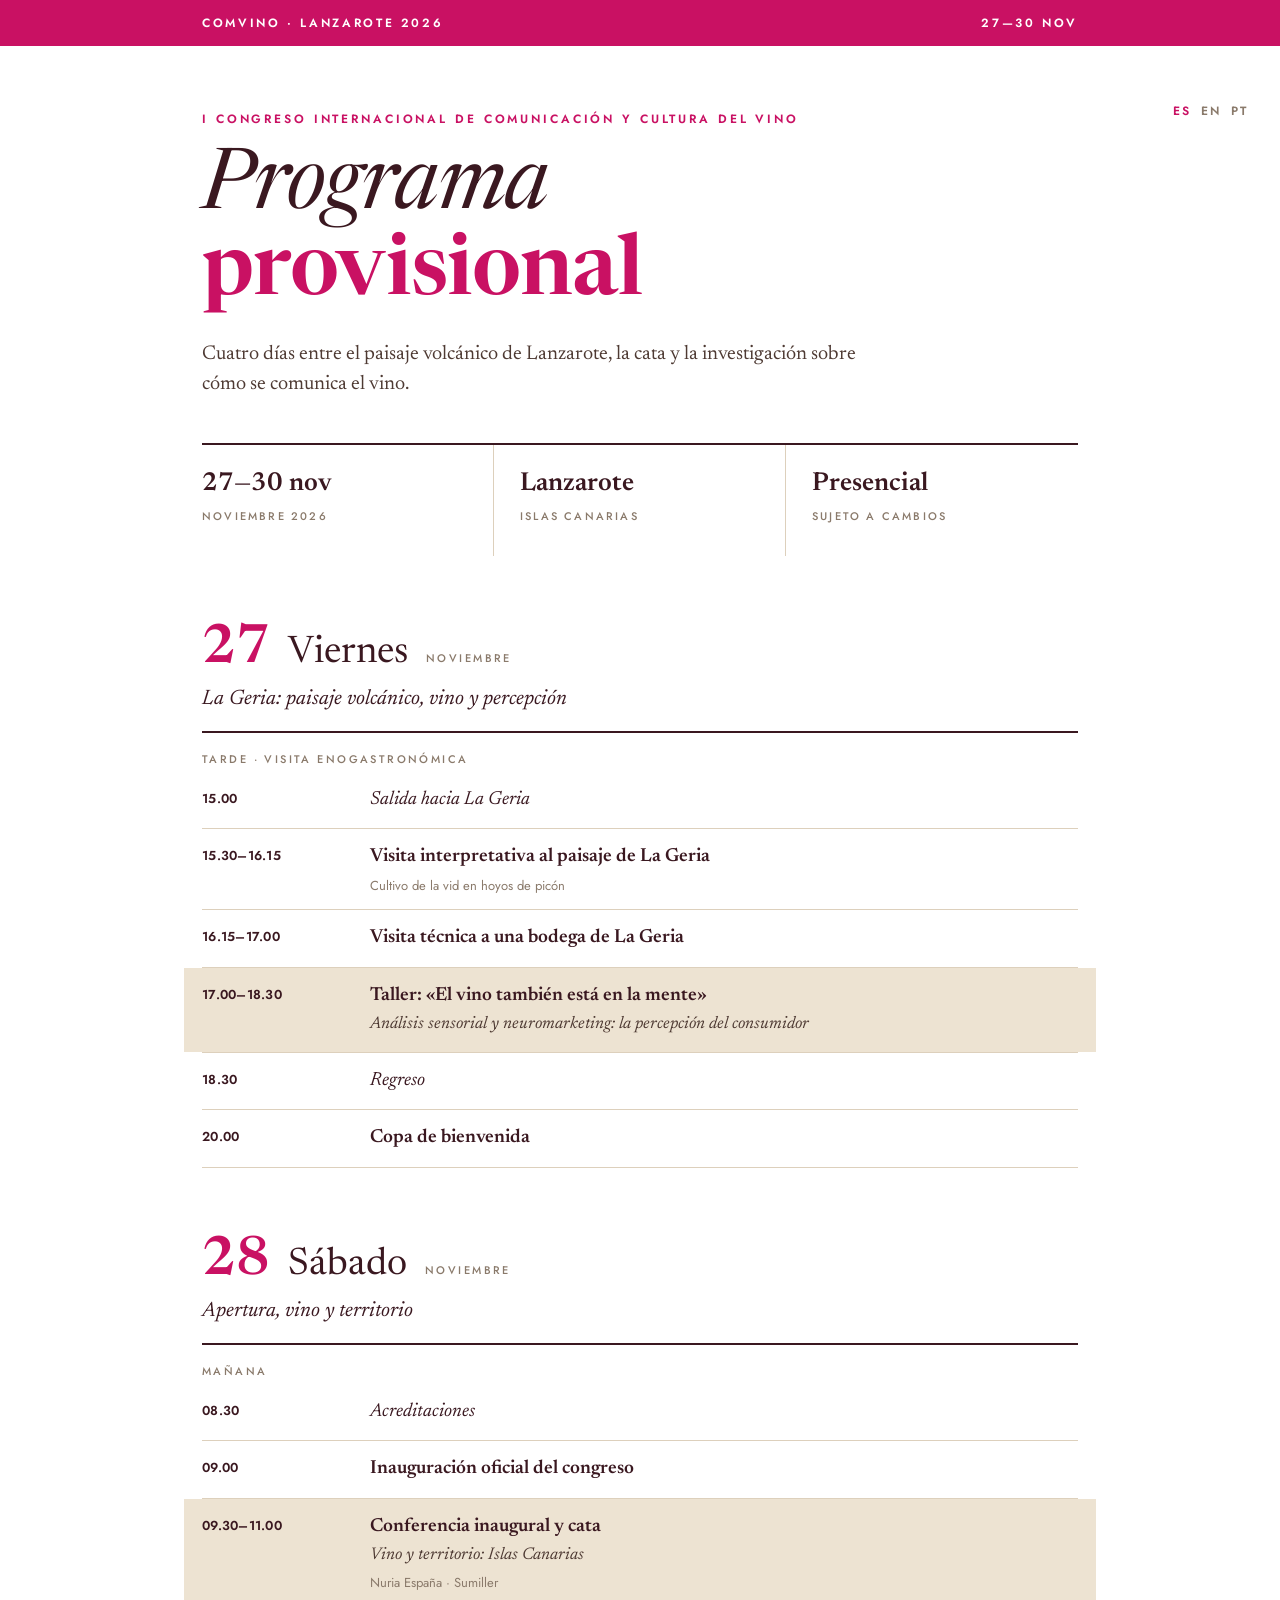
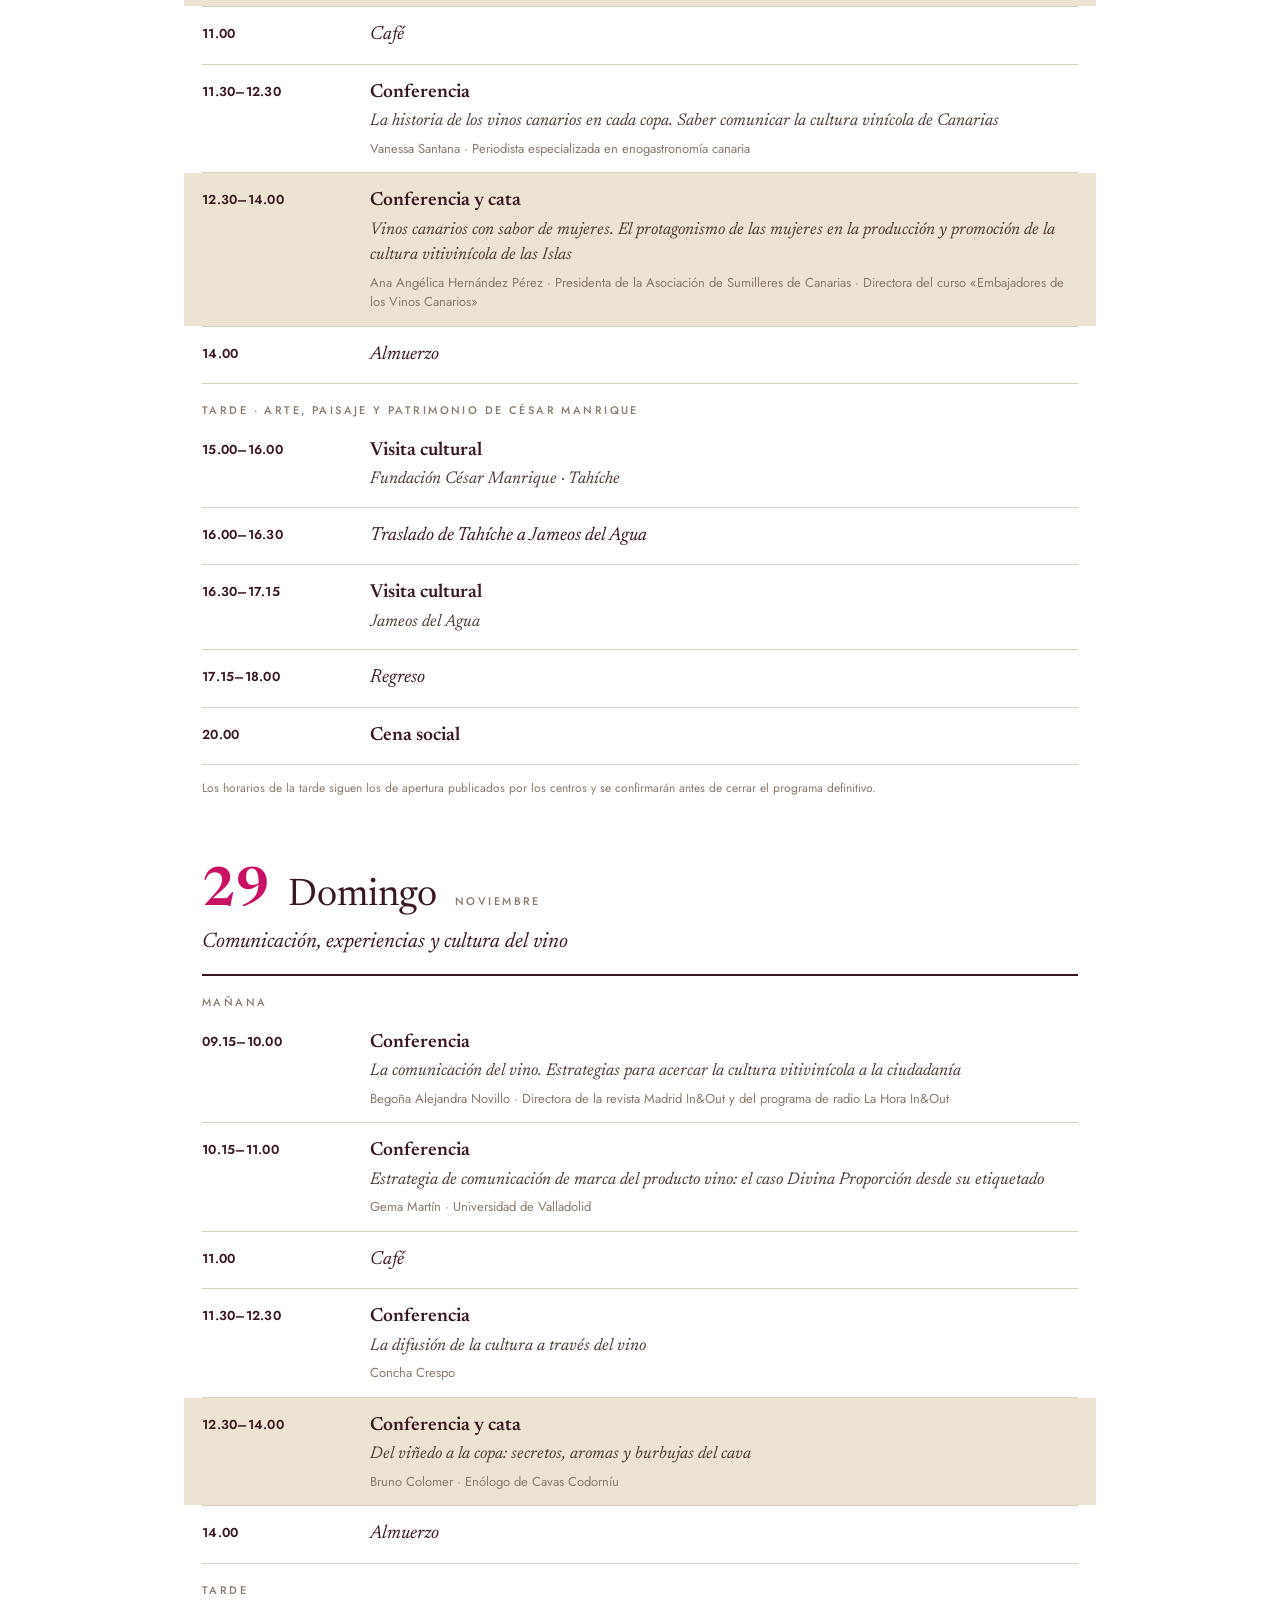
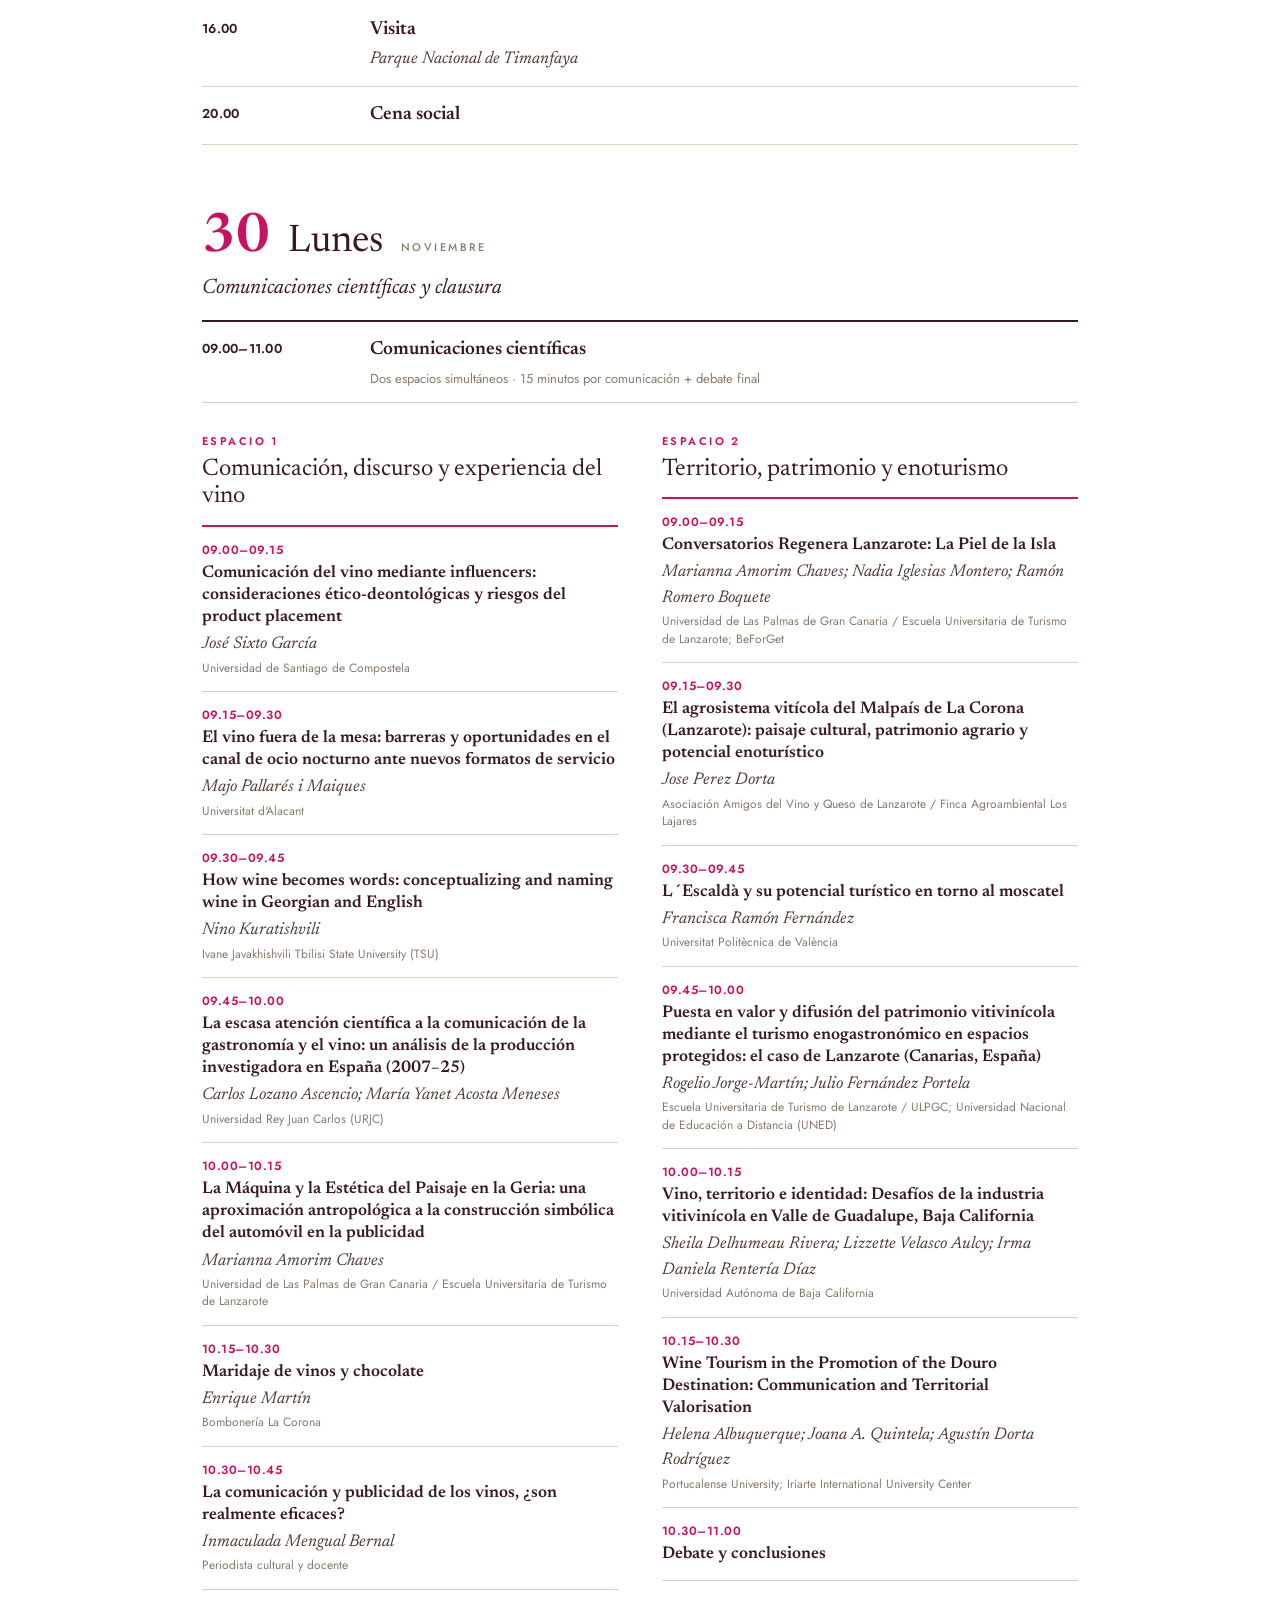
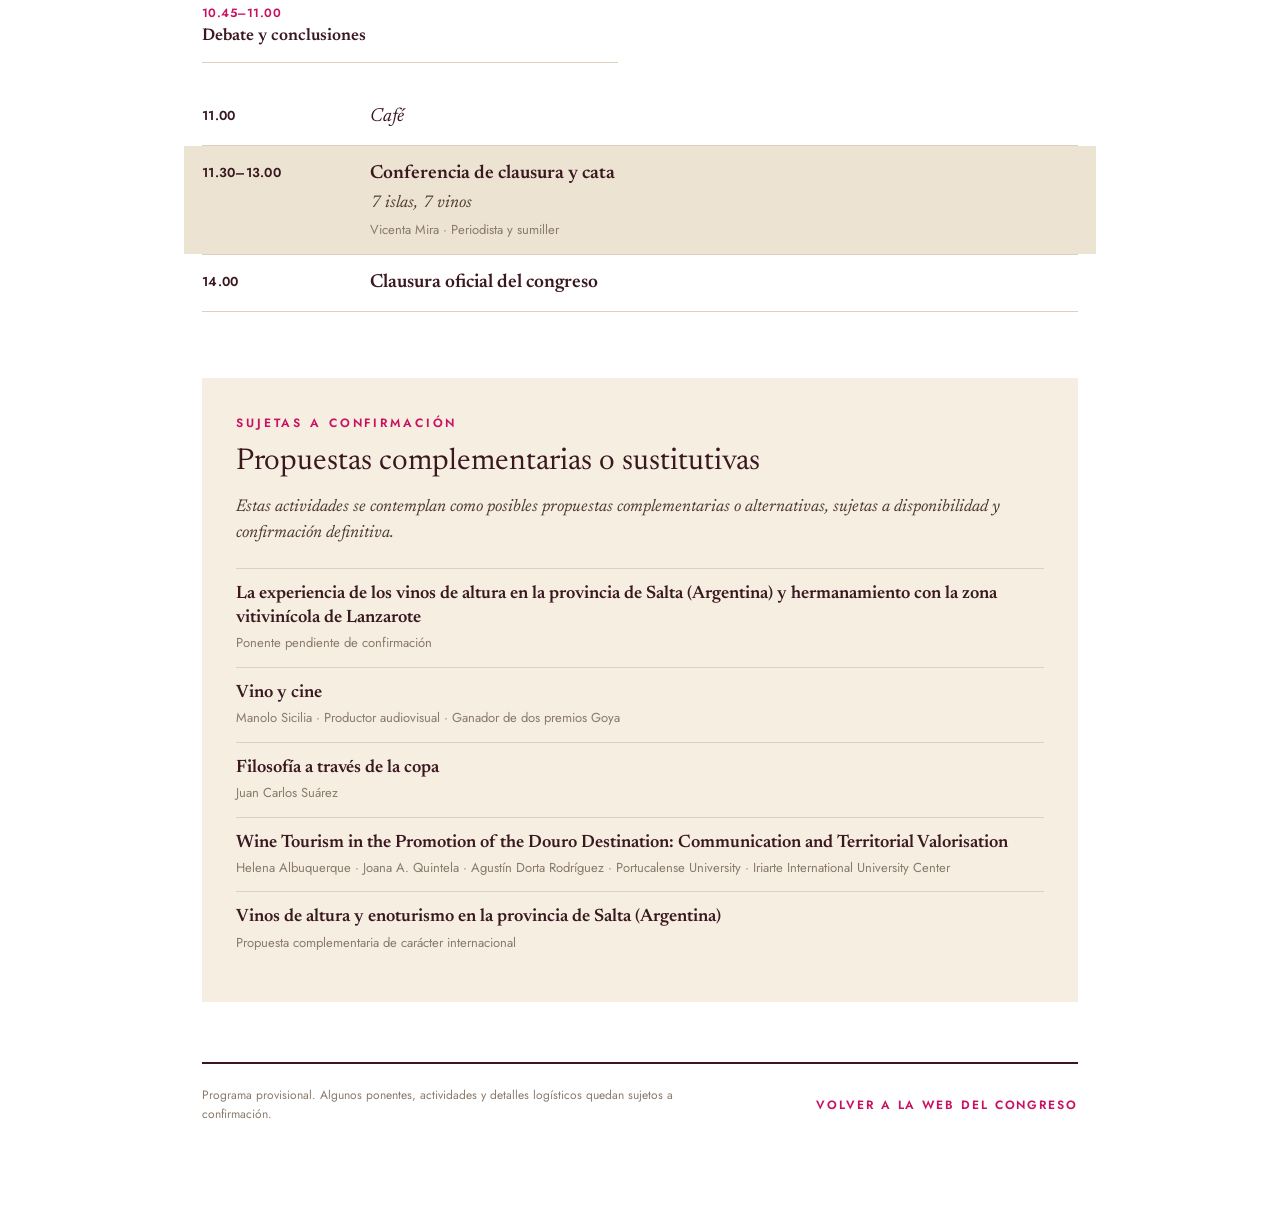
==== programa.html @ 4dee3b02 "Página del programa provisional y recorrido de los cuatro días actualizado Co-Authored-By: Claude Op" ====
<!DOCTYPE html>
<html lang="es">
<head>
<meta charset="utf-8">
<meta name="viewport" content="width=device-width,initial-scale=1">
<title>Programa provisional · ComVino 2026 · Lanzarote</title>
<meta name="description" content="Programa provisional del I Congreso Internacional de Comunicación y Cultura del Vino. Lanzarote, 27–30 de noviembre de 2026.">
<link rel="icon" type="image/png" sizes="32x32" href="favicon-32.png">
<link rel="icon" type="image/png" sizes="512x512" href="favicon-512.png">
<link rel="apple-touch-icon" sizes="180x180" href="favicon-180.png">
<link rel="stylesheet" href="assets/fuentes/fuentes.css">
<style>
:root{
  --mg:#c91163;--mg2:#a50d51;--wine:#4a0e18;--ink:#3a1820;--body:#4e3a33;
  --mut:#8a7a6b;--line:#ddd0bc;--cr:#f5eee1;--cr2:#ede3d2;--cr3:#e6dac6;
  --serif:'Newsreader',Georgia,serif;--sans:'Jost','Helvetica Neue',Arial,sans-serif;
}
*{margin:0;padding:0;box-sizing:border-box}
body{background:#fff;color:var(--body);font-family:var(--serif);font-size:17px;line-height:1.5;-webkit-font-smoothing:antialiased}
.wrap{max-width:940px;margin:0 auto;padding:0 32px}

/* Cabecera */
.bar{background:var(--mg);color:#fff;font-family:var(--sans);font-size:12px;font-weight:600;letter-spacing:.22em;text-transform:uppercase}
.bar .wrap{display:flex;justify-content:space-between;gap:16px;padding-top:14px;padding-bottom:14px}
.langs{position:absolute;top:56px;right:32px;display:flex;gap:10px;font-family:var(--sans);font-size:12px;font-weight:600;letter-spacing:.16em}
.langs a{color:var(--mut);text-decoration:none}
.langs a.on{color:var(--mg)}
.top{position:relative;padding:64px 0 0}
.eyebrow{font-family:var(--sans);font-size:12px;font-weight:600;letter-spacing:.24em;text-transform:uppercase;color:var(--mg)}
h1{font-size:clamp(46px,8vw,84px);line-height:1.02;color:var(--ink);font-weight:500;margin-top:18px;letter-spacing:-.01em}
h1 em{display:block;font-style:italic;font-weight:400}
h1 b{display:block;color:var(--mg);font-weight:600;font-style:normal}
.lead{font-size:20px;max-width:34em;margin-top:22px;color:var(--body)}
.meta{display:grid;grid-template-columns:repeat(3,1fr);border-top:2px solid var(--ink);margin-top:44px}
.meta div{padding:20px 0 26px;border-right:1px solid var(--line)}
.meta div+div{padding-left:26px}
.meta div:last-child{border-right:0}
.meta strong{display:block;font-size:26px;color:var(--ink);font-weight:600}
.meta span{font-family:var(--sans);font-size:11px;font-weight:500;letter-spacing:.2em;text-transform:uppercase;color:var(--mut)}

/* Días */
.day{margin-top:66px;break-inside:avoid}
.day header{display:flex;align-items:baseline;gap:18px;flex-wrap:wrap}
.day .num{font-size:54px;color:var(--mg);font-weight:600;line-height:1}
.day h2{font-size:38px;color:var(--ink);font-weight:500;line-height:1}
.day .mes{font-family:var(--sans);font-size:11px;font-weight:500;letter-spacing:.22em;text-transform:uppercase;color:var(--mut)}
.day .sub{font-style:italic;font-size:21px;color:var(--ink);margin-top:8px}
.day .rule{border-top:2px solid var(--ink);margin-top:16px}
.moment{font-family:var(--sans);font-size:11px;font-weight:500;letter-spacing:.22em;text-transform:uppercase;color:var(--mut);padding:18px 0 4px}
.row{display:grid;grid-template-columns:150px 1fr;gap:18px;padding:14px 0;border-bottom:1px solid var(--line)}
.row .h{font-family:var(--sans);font-size:13px;font-weight:600;color:var(--ink);letter-spacing:.02em;padding-top:3px}
.row .t{font-size:19px;font-weight:600;color:var(--ink)}
.row .t.soft{font-weight:400;font-style:italic}
.row .d{font-style:italic;color:var(--body);margin-top:2px}
.row .q{font-family:var(--sans);font-size:13px;color:var(--mut);margin-top:4px}
.row.mark{background:var(--cr2);border-bottom:0;padding-left:18px;padding-right:18px;margin-left:-18px;margin-right:-18px}
.row.mark+.row{border-top:1px solid var(--line)}
.nota{font-family:var(--sans);font-size:12px;color:var(--mut);margin-top:14px;line-height:1.6}

/* Comunicaciones en dos espacios */
.tracks{display:grid;grid-template-columns:1fr 1fr;gap:44px;margin-top:30px}
.track h3{font-size:24px;color:var(--ink);font-weight:500;line-height:1.15;margin-top:6px}
.track .rule{border-top:2px solid var(--mg);margin-top:14px}
.track .eyebrow{font-size:11px;letter-spacing:.22em}
.paper{padding:14px 0;border-bottom:1px solid var(--line)}
.paper .h{font-family:var(--sans);font-size:12px;font-weight:600;color:var(--mg);letter-spacing:.04em}
.paper .t{font-size:17px;font-weight:600;color:var(--ink);margin-top:4px;line-height:1.3}
.paper .a{font-style:italic;margin-top:3px}
.paper .q{font-family:var(--sans);font-size:12px;color:var(--mut);margin-top:2px;line-height:1.45}

/* Propuestas complementarias */
.extra{margin-top:66px;background:var(--cr);padding:36px 34px;break-inside:avoid}
.extra h2{font-size:30px;color:var(--ink);font-weight:500;margin-top:8px}
.extra .intro{font-style:italic;margin-top:10px;max-width:46em}
.extra ul{list-style:none;margin-top:22px}
.extra li{padding:14px 0;border-top:1px solid var(--line)}
.extra li .t{font-size:18px;font-weight:600;color:var(--ink);line-height:1.3}
.extra li .q{font-family:var(--sans);font-size:13px;color:var(--mut);margin-top:3px}

/* Pie */
footer{margin:60px 0 80px;padding-top:22px;border-top:2px solid var(--ink);display:flex;justify-content:space-between;gap:20px;flex-wrap:wrap;align-items:center}
footer p{font-family:var(--sans);font-size:12px;color:var(--mut);max-width:44em;line-height:1.6}
footer a{font-family:var(--sans);font-size:12px;font-weight:600;letter-spacing:.16em;text-transform:uppercase;color:var(--mg);text-decoration:none;white-space:nowrap}

@media (max-width:820px){
  .wrap{padding:0 20px}
  .langs{right:20px}
  .meta{grid-template-columns:1fr;border-top:2px solid var(--ink)}
  .meta div{border-right:0;border-bottom:1px solid var(--line);padding:14px 0}
  .meta div+div{padding-left:0}
  .row{grid-template-columns:1fr;gap:4px}
  .tracks{grid-template-columns:1fr;gap:30px}
  .day h2{font-size:30px}
  .extra{padding:26px 20px}
}
@media print{
  .langs,footer a{display:none}
  body{font-size:11pt}
  .day,.extra,.tracks{break-inside:avoid}
  .bar{-webkit-print-color-adjust:exact;print-color-adjust:exact}
}
</style>
</head>
<body data-pagina="programa">

<div class="bar"><div class="wrap"><span>ComVino · Lanzarote 2026</span><span>27—30 nov</span></div></div>

<div class="top"><div class="wrap">
  <div class="langs"><a class="on" href="#">ES</a><a href="#">EN</a><a href="#">PT</a></div>
  <p class="eyebrow">I Congreso Internacional de Comunicación y Cultura del Vino</p>
  <h1><em>Programa</em><b>provisional</b></h1>
  <p class="lead">Cuatro días entre el paisaje volcánico de Lanzarote, la cata y la investigación sobre cómo se comunica el vino.</p>
  <div class="meta">
    <div><strong>27—30 nov</strong><span>Noviembre 2026</span></div>
    <div><strong>Lanzarote</strong><span>Islas Canarias</span></div>
    <div><strong>Presencial</strong><span>Sujeto a cambios</span></div>
  </div>
</div></div>

<div class="wrap">

  <section class="day">
    <header><span class="num">27</span><h2>Viernes</h2><span class="mes">Noviembre</span></header>
    <p class="sub">La Geria: paisaje volcánico, vino y percepción</p>
    <div class="rule"></div>
    <p class="moment">Tarde · Visita enogastronómica</p>
    <div class="row"><div class="h">15.00</div><div><div class="t soft">Salida hacia La Geria</div></div></div>
    <div class="row"><div class="h">15.30–16.15</div><div><div class="t">Visita interpretativa al paisaje de La Geria</div><div class="q">Cultivo de la vid en hoyos de picón</div></div></div>
    <div class="row"><div class="h">16.15–17.00</div><div><div class="t">Visita técnica a una bodega de La Geria</div></div></div>
    <div class="row mark"><div class="h">17.00–18.30</div><div><div class="t">Taller: «El vino también está en la mente»</div><div class="d">Análisis sensorial y neuromarketing: la percepción del consumidor</div></div></div>
    <div class="row"><div class="h">18.30</div><div><div class="t soft">Regreso</div></div></div>
    <div class="row"><div class="h">20.00</div><div><div class="t">Copa de bienvenida</div></div></div>
  </section>

  <section class="day">
    <header><span class="num">28</span><h2>Sábado</h2><span class="mes">Noviembre</span></header>
    <p class="sub">Apertura, vino y territorio</p>
    <div class="rule"></div>
    <p class="moment">Mañana</p>
    <div class="row"><div class="h">08.30</div><div><div class="t soft">Acreditaciones</div></div></div>
    <div class="row"><div class="h">09.00</div><div><div class="t">Inauguración oficial del congreso</div></div></div>
    <div class="row mark"><div class="h">09.30–11.00</div><div><div class="t">Conferencia inaugural y cata</div><div class="d">Vino y territorio: Islas Canarias</div><div class="q">Nuria España · Sumiller</div></div></div>
    <div class="row"><div class="h">11.00</div><div><div class="t soft">Café</div></div></div>
    <div class="row"><div class="h">11.30–12.30</div><div><div class="t">Conferencia</div><div class="d">La historia de los vinos canarios en cada copa. Saber comunicar la cultura vinícola de Canarias</div><div class="q">Vanessa Santana · Periodista especializada en enogastronomía canaria</div></div></div>
    <div class="row mark"><div class="h">12.30–14.00</div><div><div class="t">Conferencia y cata</div><div class="d">Vinos canarios con sabor de mujeres. El protagonismo de las mujeres en la producción y promoción de la cultura vitivinícola de las Islas</div><div class="q">Ana Angélica Hernández Pérez · Presidenta de la Asociación de Sumilleres de Canarias · Directora del curso «Embajadores de los Vinos Canarios»</div></div></div>
    <div class="row"><div class="h">14.00</div><div><div class="t soft">Almuerzo</div></div></div>
    <p class="moment">Tarde · Arte, paisaje y patrimonio de César Manrique</p>
    <div class="row"><div class="h">15.00–16.00</div><div><div class="t">Visita cultural</div><div class="d">Fundación César Manrique · Tahíche</div></div></div>
    <div class="row"><div class="h">16.00–16.30</div><div><div class="t soft">Traslado de Tahíche a Jameos del Agua</div></div></div>
    <div class="row"><div class="h">16.30–17.15</div><div><div class="t">Visita cultural</div><div class="d">Jameos del Agua</div></div></div>
    <div class="row"><div class="h">17.15–18.00</div><div><div class="t soft">Regreso</div></div></div>
    <div class="row"><div class="h">20.00</div><div><div class="t">Cena social</div></div></div>
    <p class="nota">Los horarios de la tarde siguen los de apertura publicados por los centros y se confirmarán antes de cerrar el programa definitivo.</p>
  </section>

  <section class="day">
    <header><span class="num">29</span><h2>Domingo</h2><span class="mes">Noviembre</span></header>
    <p class="sub">Comunicación, experiencias y cultura del vino</p>
    <div class="rule"></div>
    <p class="moment">Mañana</p>
    <div class="row"><div class="h">09.15–10.00</div><div><div class="t">Conferencia</div><div class="d">La comunicación del vino. Estrategias para acercar la cultura vitivinícola a la ciudadanía</div><div class="q">Begoña Alejandra Novillo · Directora de la revista Madrid In&amp;Out y del programa de radio La Hora In&amp;Out</div></div></div>
    <div class="row"><div class="h">10.15–11.00</div><div><div class="t">Conferencia</div><div class="d">Estrategia de comunicación de marca del producto vino: el caso Divina Proporción desde su etiquetado</div><div class="q">Gema Martín · Universidad de Valladolid</div></div></div>
    <div class="row"><div class="h">11.00</div><div><div class="t soft">Café</div></div></div>
    <div class="row"><div class="h">11.30–12.30</div><div><div class="t">Conferencia</div><div class="d">La difusión de la cultura a través del vino</div><div class="q">Concha Crespo</div></div></div>
    <div class="row mark"><div class="h">12.30–14.00</div><div><div class="t">Conferencia y cata</div><div class="d">Del viñedo a la copa: secretos, aromas y burbujas del cava</div><div class="q">Bruno Colomer · Enólogo de Cavas Codorníu</div></div></div>
    <div class="row"><div class="h">14.00</div><div><div class="t soft">Almuerzo</div></div></div>
    <p class="moment">Tarde</p>
    <div class="row"><div class="h">16.00</div><div><div class="t">Visita</div><div class="d">Parque Nacional de Timanfaya</div></div></div>
    <div class="row"><div class="h">20.00</div><div><div class="t">Cena social</div></div></div>
  </section>

  <section class="day">
    <header><span class="num">30</span><h2>Lunes</h2><span class="mes">Noviembre</span></header>
    <p class="sub">Comunicaciones científicas y clausura</p>
    <div class="rule"></div>
    <div class="row"><div class="h">09.00–11.00</div><div><div class="t">Comunicaciones científicas</div><div class="q">Dos espacios simultáneos · 15 minutos por comunicación + debate final</div></div></div>

    <div class="tracks">
      <div class="track">
        <p class="eyebrow">Espacio 1</p>
        <h3>Comunicación, discurso y experiencia del vino</h3>
        <div class="rule"></div>
        <div class="paper"><div class="h">09.00–09.15</div><div class="t">Comunicación del vino mediante influencers: consideraciones ético-deontológicas y riesgos del product placement</div><div class="a">José Sixto García</div><div class="q">Universidad de Santiago de Compostela</div></div>
        <div class="paper"><div class="h">09.15–09.30</div><div class="t">El vino fuera de la mesa: barreras y oportunidades en el canal de ocio nocturno ante nuevos formatos de servicio</div><div class="a">Majo Pallarés i Maiques</div><div class="q">Universitat d'Alacant</div></div>
        <div class="paper"><div class="h">09.30–09.45</div><div class="t">How wine becomes words: conceptualizing and naming wine in Georgian and English</div><div class="a">Nino Kuratishvili</div><div class="q">Ivane Javakhishvili Tbilisi State University (TSU)</div></div>
        <div class="paper"><div class="h">09.45–10.00</div><div class="t">La escasa atención científica a la comunicación de la gastronomía y el vino: un análisis de la producción investigadora en España (2007–25)</div><div class="a">Carlos Lozano Ascencio; María Yanet Acosta Meneses</div><div class="q">Universidad Rey Juan Carlos (URJC)</div></div>
        <div class="paper"><div class="h">10.00–10.15</div><div class="t">La Máquina y la Estética del Paisaje en la Geria: una aproximación antropológica a la construcción simbólica del automóvil en la publicidad</div><div class="a">Marianna Amorim Chaves</div><div class="q">Universidad de Las Palmas de Gran Canaria / Escuela Universitaria de Turismo de Lanzarote</div></div>
        <div class="paper"><div class="h">10.15–10.30</div><div class="t">Maridaje de vinos y chocolate</div><div class="a">Enrique Martín</div><div class="q">Bombonería La Corona</div></div>
        <div class="paper"><div class="h">10.30–10.45</div><div class="t">La comunicación y publicidad de los vinos, ¿son realmente eficaces?</div><div class="a">Inmaculada Mengual Bernal</div><div class="q">Periodista cultural y docente</div></div>
        <div class="paper"><div class="h">10.45–11.00</div><div class="t">Debate y conclusiones</div></div>
      </div>

      <div class="track">
        <p class="eyebrow">Espacio 2</p>
        <h3>Territorio, patrimonio y enoturismo</h3>
        <div class="rule"></div>
        <div class="paper"><div class="h">09.00–09.15</div><div class="t">Conversatorios Regenera Lanzarote: La Piel de la Isla</div><div class="a">Marianna Amorim Chaves; Nadia Iglesias Montero; Ramón Romero Boquete</div><div class="q">Universidad de Las Palmas de Gran Canaria / Escuela Universitaria de Turismo de Lanzarote; BeForGet</div></div>
        <div class="paper"><div class="h">09.15–09.30</div><div class="t">El agrosistema vitícola del Malpaís de La Corona (Lanzarote): paisaje cultural, patrimonio agrario y potencial enoturístico</div><div class="a">Jose Perez Dorta</div><div class="q">Asociación Amigos del Vino y Queso de Lanzarote / Finca Agroambiental Los Lajares</div></div>
        <div class="paper"><div class="h">09.30–09.45</div><div class="t">L´Escaldà y su potencial turístico en torno al moscatel</div><div class="a">Francisca Ramón Fernández</div><div class="q">Universitat Politècnica de València</div></div>
        <div class="paper"><div class="h">09.45–10.00</div><div class="t">Puesta en valor y difusión del patrimonio vitivinícola mediante el turismo enogastronómico en espacios protegidos: el caso de Lanzarote (Canarias, España)</div><div class="a">Rogelio Jorge-Martín; Julio Fernández Portela</div><div class="q">Escuela Universitaria de Turismo de Lanzarote / ULPGC; Universidad Nacional de Educación a Distancia (UNED)</div></div>
        <div class="paper"><div class="h">10.00–10.15</div><div class="t">Vino, territorio e identidad: Desafíos de la industria vitivinícola en Valle de Guadalupe, Baja California</div><div class="a">Sheila Delhumeau Rivera; Lizzette Velasco Aulcy; Irma Daniela Rentería Díaz</div><div class="q">Universidad Autónoma de Baja California</div></div>
        <div class="paper"><div class="h">10.15–10.30</div><div class="t">Wine Tourism in the Promotion of the Douro Destination: Communication and Territorial Valorisation</div><div class="a">Helena Albuquerque; Joana A. Quintela; Agustín Dorta Rodríguez</div><div class="q">Portucalense University; Iriarte International University Center</div></div>
        <div class="paper"><div class="h">10.30–11.00</div><div class="t">Debate y conclusiones</div></div>
      </div>
    </div>

    <div class="row" style="margin-top:26px"><div class="h">11.00</div><div><div class="t soft">Café</div></div></div>
    <div class="row mark"><div class="h">11.30–13.00</div><div><div class="t">Conferencia de clausura y cata</div><div class="d">7 islas, 7 vinos</div><div class="q">Vicenta Mira · Periodista y sumiller</div></div></div>
    <div class="row"><div class="h">14.00</div><div><div class="t">Clausura oficial del congreso</div></div></div>
  </section>

  <section class="extra">
    <p class="eyebrow">Sujetas a confirmación</p>
    <h2>Propuestas complementarias o sustitutivas</h2>
    <p class="intro">Estas actividades se contemplan como posibles propuestas complementarias o alternativas, sujetas a disponibilidad y confirmación definitiva.</p>
    <ul>
      <li><div class="t">La experiencia de los vinos de altura en la provincia de Salta (Argentina) y hermanamiento con la zona vitivinícola de Lanzarote</div><div class="q">Ponente pendiente de confirmación</div></li>
      <li><div class="t">Vino y cine</div><div class="q">Manolo Sicilia · Productor audiovisual · Ganador de dos premios Goya</div></li>
      <li><div class="t">Filosofía a través de la copa</div><div class="q">Juan Carlos Suárez</div></li>
      <li><div class="t">Wine Tourism in the Promotion of the Douro Destination: Communication and Territorial Valorisation</div><div class="q">Helena Albuquerque · Joana A. Quintela · Agustín Dorta Rodríguez · Portucalense University · Iriarte International University Center</div></li>
      <li><div class="t">Vinos de altura y enoturismo en la provincia de Salta (Argentina)</div><div class="q">Propuesta complementaria de carácter internacional</div></li>
    </ul>
  </section>

  <footer>
    <p>Programa provisional. Algunos ponentes, actividades y detalles logísticos quedan sujetos a confirmación.</p>
    <a href="index.html">Volver a la web del congreso</a>
  </footer>

</div>

<script src="i18n.js"></script>
</body>
</html>
---- assets/fuentes/fuentes.css ----
/* Tipografías del diseño de ComVino, extraídas de la propia web para que la página del programa use las mismas. */
@font-face {
  font-family: 'Jost';
  font-style: normal;
  font-weight: 400;
  font-display: swap;
  src: url("8d1b34e9-d89e-407c-a1e8-607ed2f05bc8.woff2") format('woff2');
  unicode-range: U+0301, U+0400-045F, U+0490-0491, U+04B0-04B1, U+2116;
}
@font-face {
  font-family: 'Jost';
  font-style: normal;
  font-weight: 400;
  font-display: swap;
  src: url("be8d799d-5d56-435d-8b7e-1503c78350f9.woff2") format('woff2');
  unicode-range: U+0100-02BA, U+02BD-02C5, U+02C7-02CC, U+02CE-02D7, U+02DD-02FF, U+0304, U+0308, U+0329, U+1D00-1DBF, U+1E00-1E9F, U+1EF2-1EFF, U+2020, U+20A0-20AB, U+20AD-20C0, U+2113, U+2C60-2C7F, U+A720-A7FF;
}
@font-face {
  font-family: 'Jost';
  font-style: normal;
  font-weight: 400;
  font-display: swap;
  src: url("1c5adcbb-51e6-4229-9598-f3ca364f509f.woff2") format('woff2');
  unicode-range: U+0000-00FF, U+0131, U+0152-0153, U+02BB-02BC, U+02C6, U+02DA, U+02DC, U+0304, U+0308, U+0329, U+2000-206F, U+20AC, U+2122, U+2191, U+2193, U+2212, U+2215, U+FEFF, U+FFFD;
}
@font-face {
  font-family: 'Jost';
  font-style: normal;
  font-weight: 500;
  font-display: swap;
  src: url("8d1b34e9-d89e-407c-a1e8-607ed2f05bc8.woff2") format('woff2');
  unicode-range: U+0301, U+0400-045F, U+0490-0491, U+04B0-04B1, U+2116;
}
@font-face {
  font-family: 'Jost';
  font-style: normal;
  font-weight: 500;
  font-display: swap;
  src: url("be8d799d-5d56-435d-8b7e-1503c78350f9.woff2") format('woff2');
  unicode-range: U+0100-02BA, U+02BD-02C5, U+02C7-02CC, U+02CE-02D7, U+02DD-02FF, U+0304, U+0308, U+0329, U+1D00-1DBF, U+1E00-1E9F, U+1EF2-1EFF, U+2020, U+20A0-20AB, U+20AD-20C0, U+2113, U+2C60-2C7F, U+A720-A7FF;
}
@font-face {
  font-family: 'Jost';
  font-style: normal;
  font-weight: 500;
  font-display: swap;
  src: url("1c5adcbb-51e6-4229-9598-f3ca364f509f.woff2") format('woff2');
  unicode-range: U+0000-00FF, U+0131, U+0152-0153, U+02BB-02BC, U+02C6, U+02DA, U+02DC, U+0304, U+0308, U+0329, U+2000-206F, U+20AC, U+2122, U+2191, U+2193, U+2212, U+2215, U+FEFF, U+FFFD;
}
@font-face {
  font-family: 'Jost';
  font-style: normal;
  font-weight: 600;
  font-display: swap;
  src: url("8d1b34e9-d89e-407c-a1e8-607ed2f05bc8.woff2") format('woff2');
  unicode-range: U+0301, U+0400-045F, U+0490-0491, U+04B0-04B1, U+2116;
}
@font-face {
  font-family: 'Jost';
  font-style: normal;
  font-weight: 600;
  font-display: swap;
  src: url("be8d799d-5d56-435d-8b7e-1503c78350f9.woff2") format('woff2');
  unicode-range: U+0100-02BA, U+02BD-02C5, U+02C7-02CC, U+02CE-02D7, U+02DD-02FF, U+0304, U+0308, U+0329, U+1D00-1DBF, U+1E00-1E9F, U+1EF2-1EFF, U+2020, U+20A0-20AB, U+20AD-20C0, U+2113, U+2C60-2C7F, U+A720-A7FF;
}
@font-face {
  font-family: 'Jost';
  font-style: normal;
  font-weight: 600;
  font-display: swap;
  src: url("1c5adcbb-51e6-4229-9598-f3ca364f509f.woff2") format('woff2');
  unicode-range: U+0000-00FF, U+0131, U+0152-0153, U+02BB-02BC, U+02C6, U+02DA, U+02DC, U+0304, U+0308, U+0329, U+2000-206F, U+20AC, U+2122, U+2191, U+2193, U+2212, U+2215, U+FEFF, U+FFFD;
}
@font-face {
  font-family: 'Jost';
  font-style: normal;
  font-weight: 700;
  font-display: swap;
  src: url("8d1b34e9-d89e-407c-a1e8-607ed2f05bc8.woff2") format('woff2');
  unicode-range: U+0301, U+0400-045F, U+0490-0491, U+04B0-04B1, U+2116;
}
@font-face {
  font-family: 'Jost';
  font-style: normal;
  font-weight: 700;
  font-display: swap;
  src: url("be8d799d-5d56-435d-8b7e-1503c78350f9.woff2") format('woff2');
  unicode-range: U+0100-02BA, U+02BD-02C5, U+02C7-02CC, U+02CE-02D7, U+02DD-02FF, U+0304, U+0308, U+0329, U+1D00-1DBF, U+1E00-1E9F, U+1EF2-1EFF, U+2020, U+20A0-20AB, U+20AD-20C0, U+2113, U+2C60-2C7F, U+A720-A7FF;
}
@font-face {
  font-family: 'Jost';
  font-style: normal;
  font-weight: 700;
  font-display: swap;
  src: url("1c5adcbb-51e6-4229-9598-f3ca364f509f.woff2") format('woff2');
  unicode-range: U+0000-00FF, U+0131, U+0152-0153, U+02BB-02BC, U+02C6, U+02DA, U+02DC, U+0304, U+0308, U+0329, U+2000-206F, U+20AC, U+2122, U+2191, U+2193, U+2212, U+2215, U+FEFF, U+FFFD;
}
@font-face {
  font-family: 'Newsreader';
  font-style: italic;
  font-weight: 400;
  font-display: swap;
  src: url("fad24daf-dc4c-4975-9968-1b6d01966a7c.woff2") format('woff2');
  unicode-range: U+0102-0103, U+0110-0111, U+0128-0129, U+0168-0169, U+01A0-01A1, U+01AF-01B0, U+0300-0301, U+0303-0304, U+0308-0309, U+0323, U+0329, U+1EA0-1EF9, U+20AB;
}
@font-face {
  font-family: 'Newsreader';
  font-style: italic;
  font-weight: 400;
  font-display: swap;
  src: url("50c6e7b5-e561-439a-a35b-2197791e81fc.woff2") format('woff2');
  unicode-range: U+0100-02BA, U+02BD-02C5, U+02C7-02CC, U+02CE-02D7, U+02DD-02FF, U+0304, U+0308, U+0329, U+1D00-1DBF, U+1E00-1E9F, U+1EF2-1EFF, U+2020, U+20A0-20AB, U+20AD-20C0, U+2113, U+2C60-2C7F, U+A720-A7FF;
}
@font-face {
  font-family: 'Newsreader';
  font-style: italic;
  font-weight: 400;
  font-display: swap;
  src: url("72487b26-a595-4a1c-9308-8b99ae8c95ab.woff2") format('woff2');
  unicode-range: U+0000-00FF, U+0131, U+0152-0153, U+02BB-02BC, U+02C6, U+02DA, U+02DC, U+0304, U+0308, U+0329, U+2000-206F, U+20AC, U+2122, U+2191, U+2193, U+2212, U+2215, U+FEFF, U+FFFD;
}
@font-face {
  font-family: 'Newsreader';
  font-style: italic;
  font-weight: 500;
  font-display: swap;
  src: url("fad24daf-dc4c-4975-9968-1b6d01966a7c.woff2") format('woff2');
  unicode-range: U+0102-0103, U+0110-0111, U+0128-0129, U+0168-0169, U+01A0-01A1, U+01AF-01B0, U+0300-0301, U+0303-0304, U+0308-0309, U+0323, U+0329, U+1EA0-1EF9, U+20AB;
}
@font-face {
  font-family: 'Newsreader';
  font-style: italic;
  font-weight: 500;
  font-display: swap;
  src: url("50c6e7b5-e561-439a-a35b-2197791e81fc.woff2") format('woff2');
  unicode-range: U+0100-02BA, U+02BD-02C5, U+02C7-02CC, U+02CE-02D7, U+02DD-02FF, U+0304, U+0308, U+0329, U+1D00-1DBF, U+1E00-1E9F, U+1EF2-1EFF, U+2020, U+20A0-20AB, U+20AD-20C0, U+2113, U+2C60-2C7F, U+A720-A7FF;
}
@font-face {
  font-family: 'Newsreader';
  font-style: italic;
  font-weight: 500;
  font-display: swap;
  src: url("72487b26-a595-4a1c-9308-8b99ae8c95ab.woff2") format('woff2');
  unicode-range: U+0000-00FF, U+0131, U+0152-0153, U+02BB-02BC, U+02C6, U+02DA, U+02DC, U+0304, U+0308, U+0329, U+2000-206F, U+20AC, U+2122, U+2191, U+2193, U+2212, U+2215, U+FEFF, U+FFFD;
}
@font-face {
  font-family: 'Newsreader';
  font-style: normal;
  font-weight: 400;
  font-display: swap;
  src: url("9622d709-891e-4d00-8f04-95c6f06ee8f9.woff2") format('woff2');
  unicode-range: U+0102-0103, U+0110-0111, U+0128-0129, U+0168-0169, U+01A0-01A1, U+01AF-01B0, U+0300-0301, U+0303-0304, U+0308-0309, U+0323, U+0329, U+1EA0-1EF9, U+20AB;
}
@font-face {
  font-family: 'Newsreader';
  font-style: normal;
  font-weight: 400;
  font-display: swap;
  src: url("09a7f175-b1b3-484a-8160-cfd895b5cb96.woff2") format('woff2');
  unicode-range: U+0100-02BA, U+02BD-02C5, U+02C7-02CC, U+02CE-02D7, U+02DD-02FF, U+0304, U+0308, U+0329, U+1D00-1DBF, U+1E00-1E9F, U+1EF2-1EFF, U+2020, U+20A0-20AB, U+20AD-20C0, U+2113, U+2C60-2C7F, U+A720-A7FF;
}
@font-face {
  font-family: 'Newsreader';
  font-style: normal;
  font-weight: 400;
  font-display: swap;
  src: url("e987af59-bb69-4ad6-94ed-82f4ed07bd5f.woff2") format('woff2');
  unicode-range: U+0000-00FF, U+0131, U+0152-0153, U+02BB-02BC, U+02C6, U+02DA, U+02DC, U+0304, U+0308, U+0329, U+2000-206F, U+20AC, U+2122, U+2191, U+2193, U+2212, U+2215, U+FEFF, U+FFFD;
}
@font-face {
  font-family: 'Newsreader';
  font-style: normal;
  font-weight: 600;
  font-display: swap;
  src: url("9622d709-891e-4d00-8f04-95c6f06ee8f9.woff2") format('woff2');
  unicode-range: U+0102-0103, U+0110-0111, U+0128-0129, U+0168-0169, U+01A0-01A1, U+01AF-01B0, U+0300-0301, U+0303-0304, U+0308-0309, U+0323, U+0329, U+1EA0-1EF9, U+20AB;
}
@font-face {
  font-family: 'Newsreader';
  font-style: normal;
  font-weight: 600;
  font-display: swap;
  src: url("09a7f175-b1b3-484a-8160-cfd895b5cb96.woff2") format('woff2');
  unicode-range: U+0100-02BA, U+02BD-02C5, U+02C7-02CC, U+02CE-02D7, U+02DD-02FF, U+0304, U+0308, U+0329, U+1D00-1DBF, U+1E00-1E9F, U+1EF2-1EFF, U+2020, U+20A0-20AB, U+20AD-20C0, U+2113, U+2C60-2C7F, U+A720-A7FF;
}
@font-face {
  font-family: 'Newsreader';
  font-style: normal;
  font-weight: 600;
  font-display: swap;
  src: url("e987af59-bb69-4ad6-94ed-82f4ed07bd5f.woff2") format('woff2');
  unicode-range: U+0000-00FF, U+0131, U+0152-0153, U+02BB-02BC, U+02C6, U+02DA, U+02DC, U+0304, U+0308, U+0329, U+2000-206F, U+20AC, U+2122, U+2191, U+2193, U+2212, U+2215, U+FEFF, U+FFFD;
}
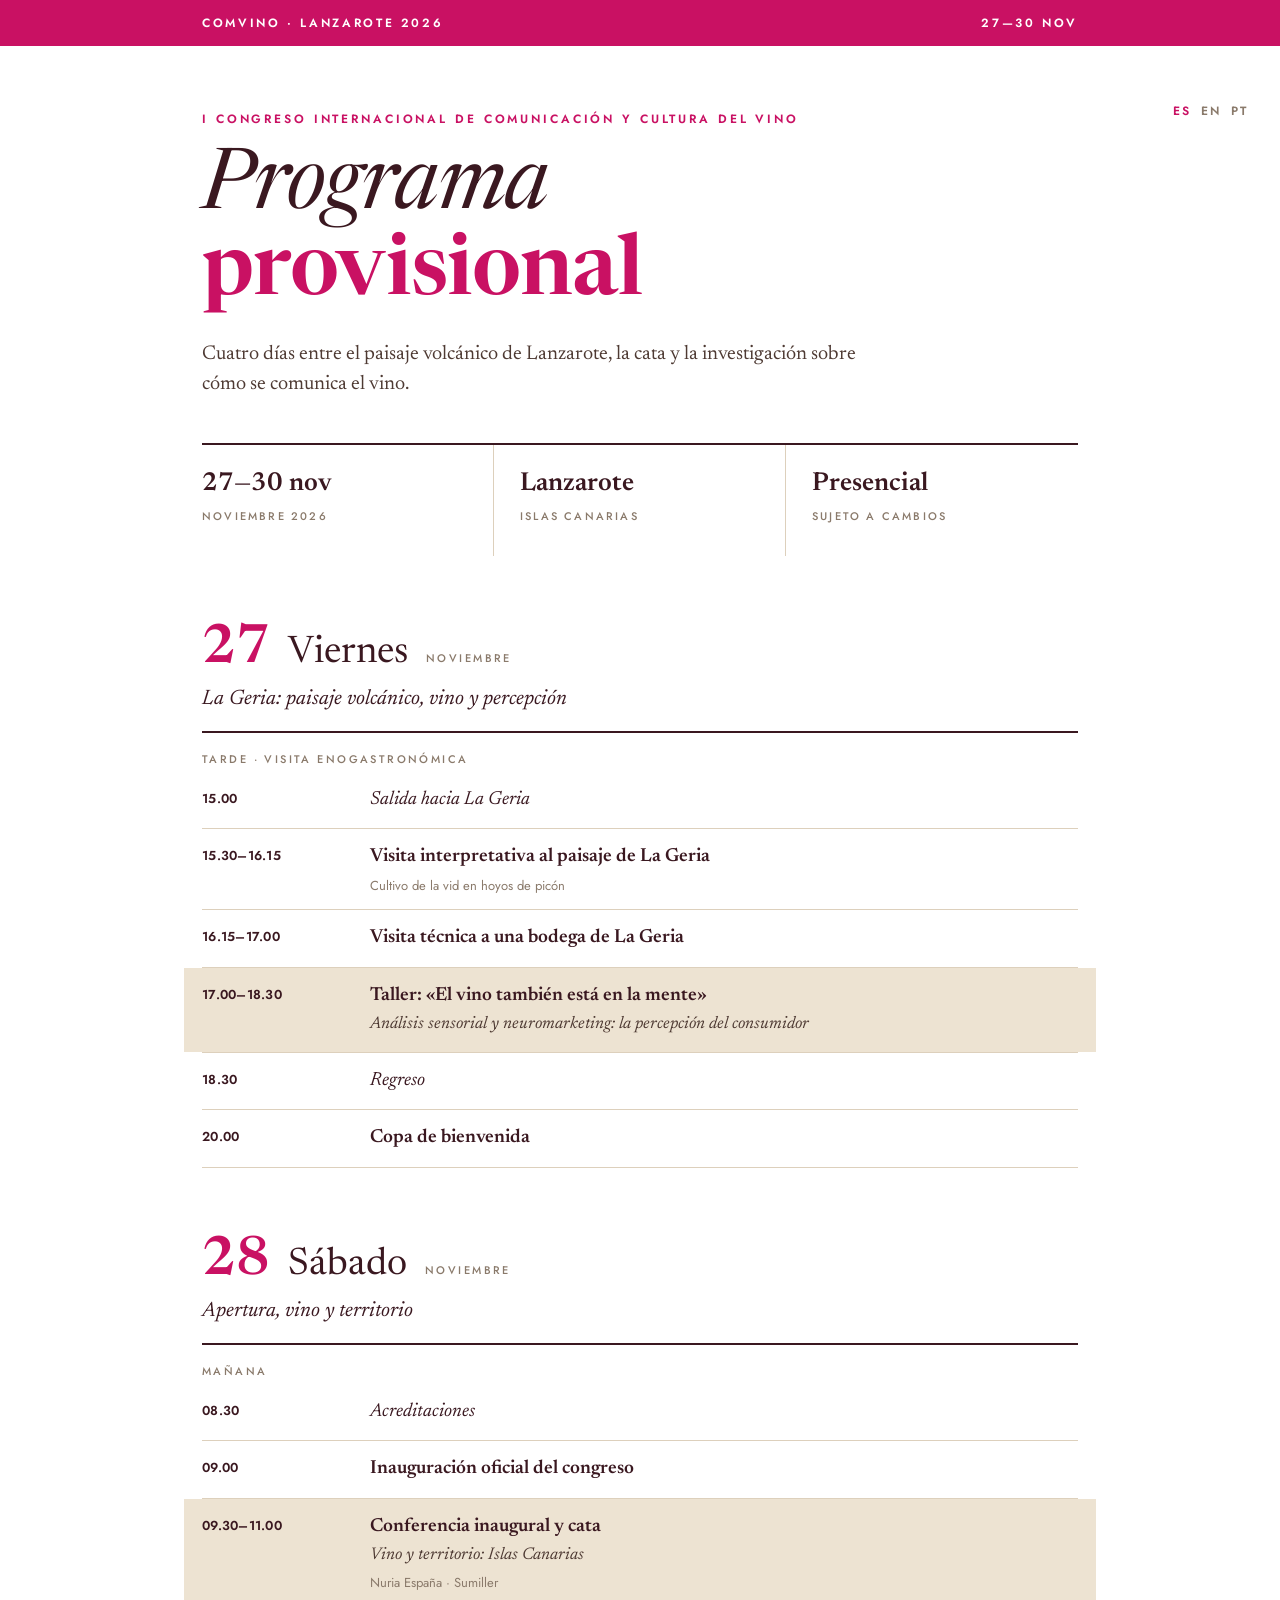
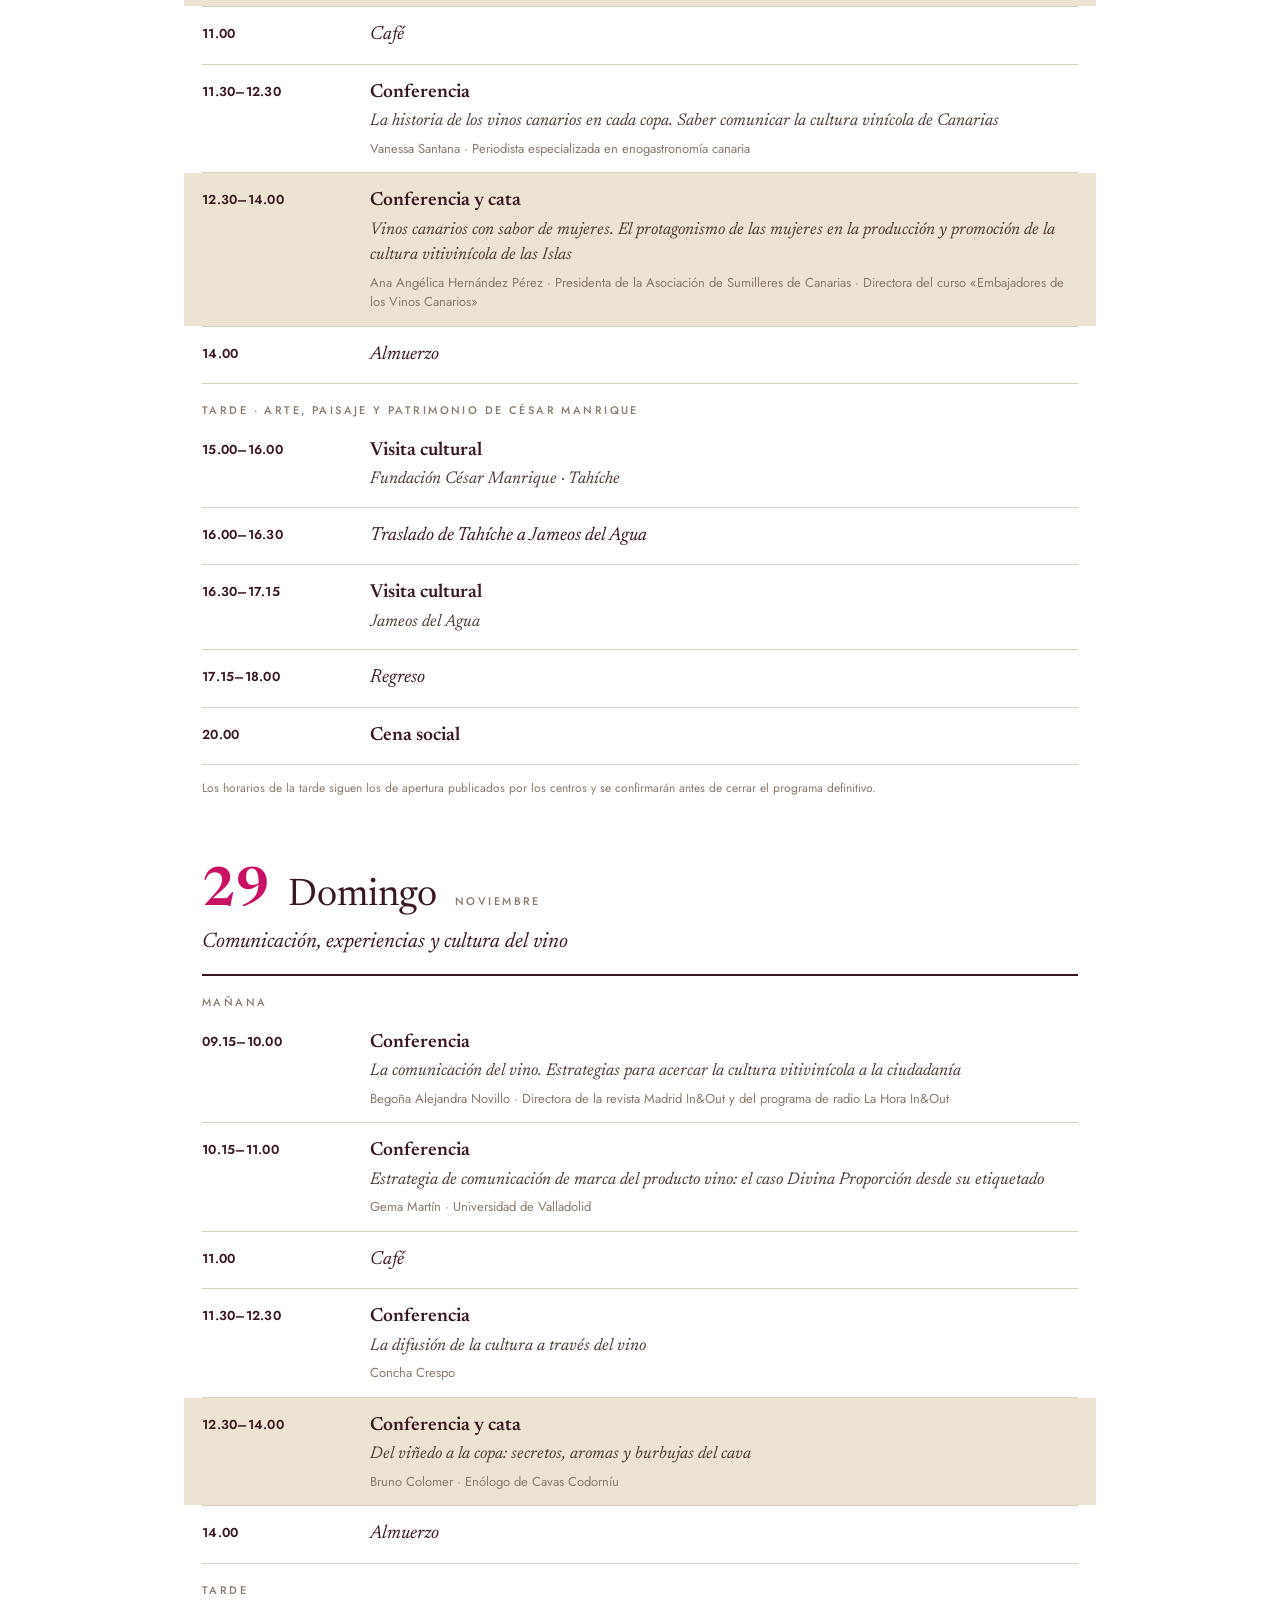
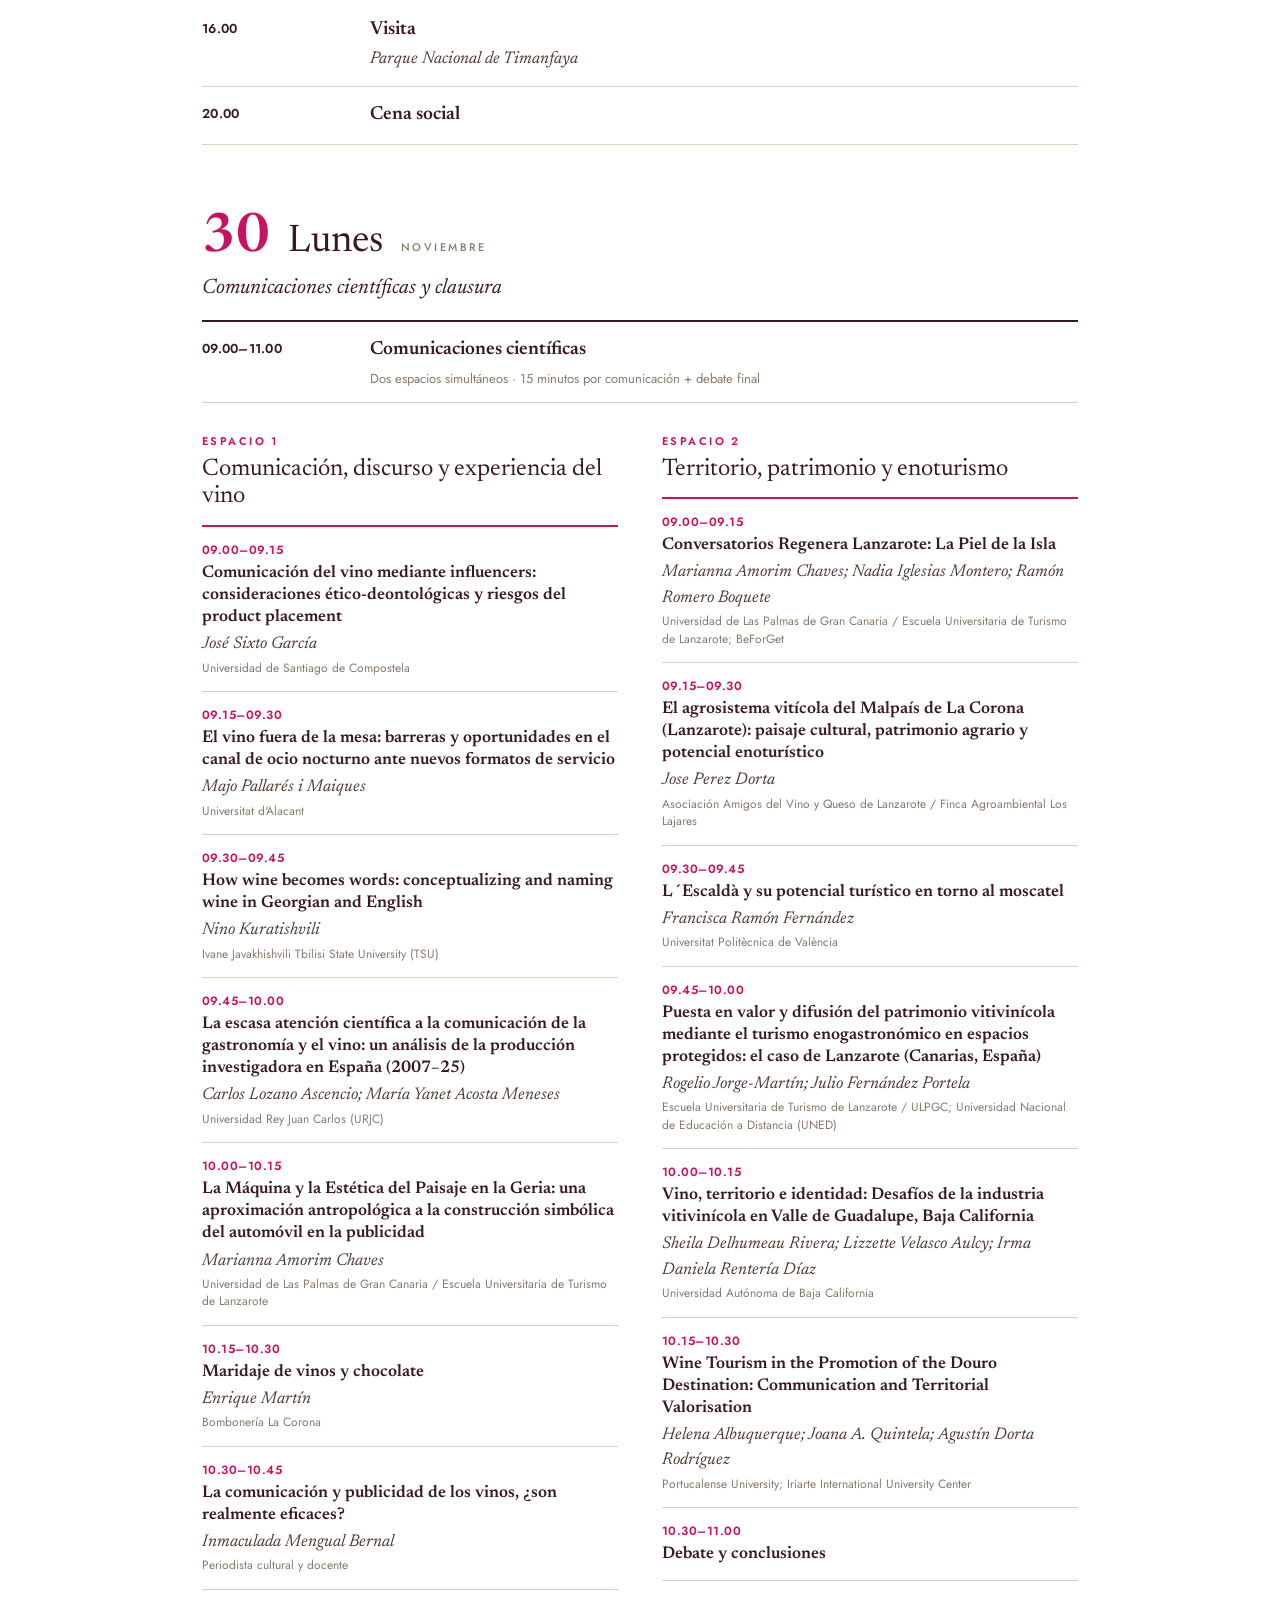
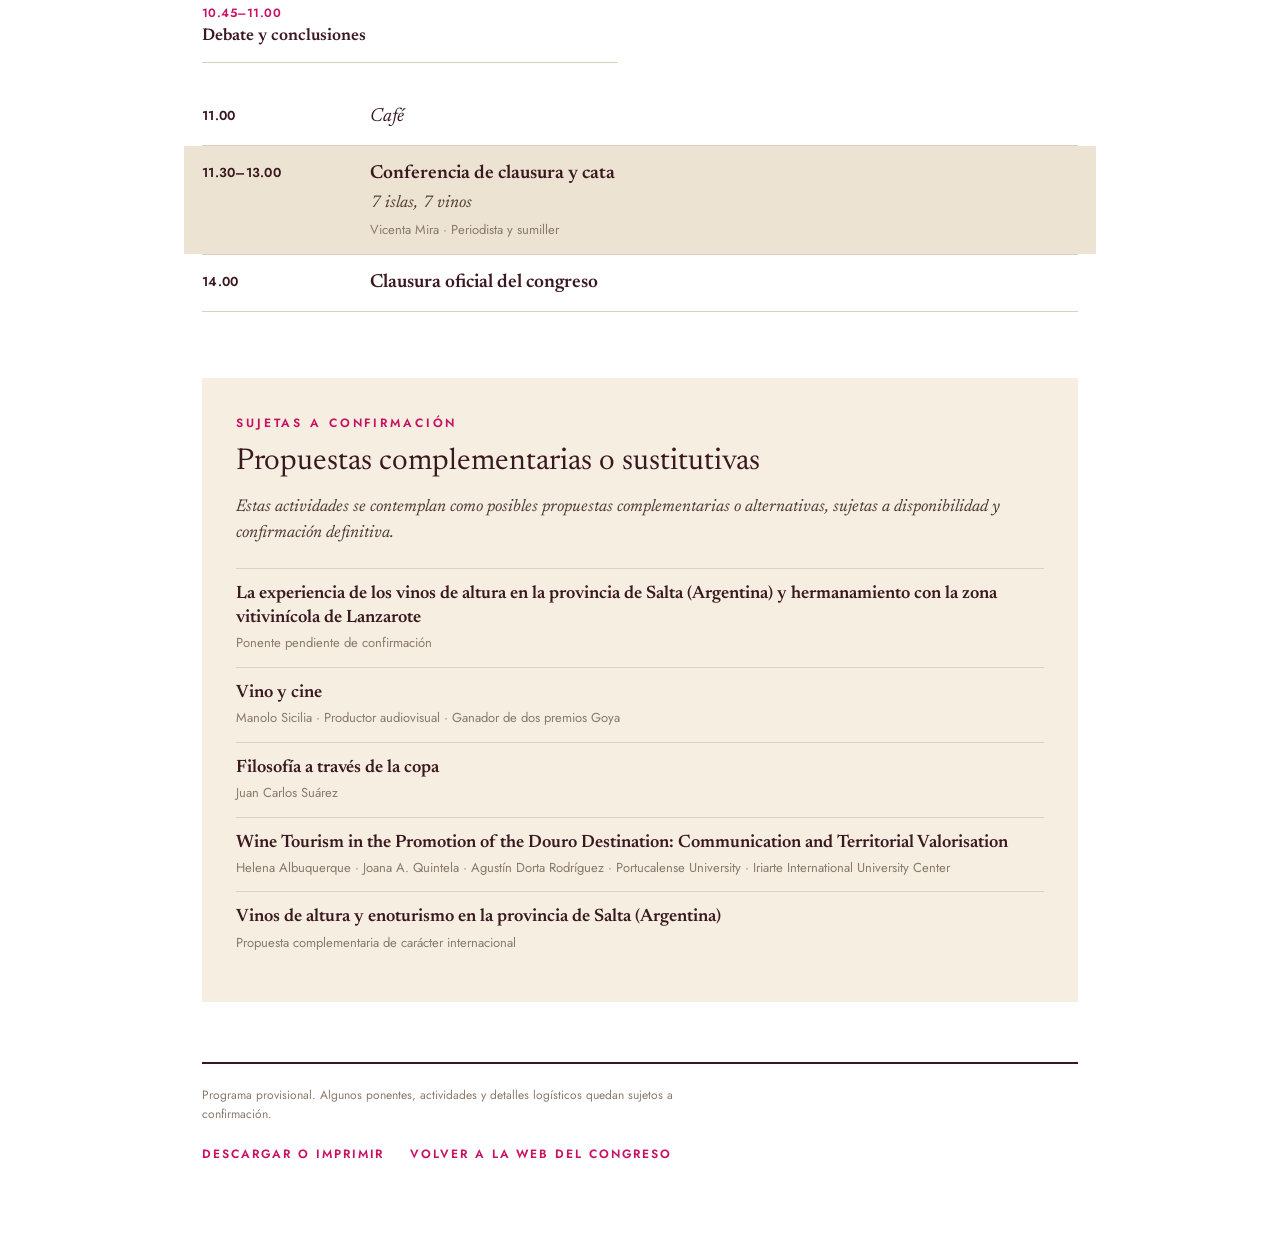
==== commit 36bcd1a2: "El programa se imprime y se guarda en PDF con su maqueta de dos columnas Co-Authored-By: Claude Opus" ====
--- a/programa.html
+++ b/programa.html
@@ -80,6 +80,7 @@
 /* Pie */
 footer{margin:60px 0 80px;padding-top:22px;border-top:2px solid var(--ink);display:flex;justify-content:space-between;gap:20px;flex-wrap:wrap;align-items:center}
 footer p{font-family:var(--sans);font-size:12px;color:var(--mut);max-width:44em;line-height:1.6}
+footer .pie-enlaces{display:flex;gap:26px}
 footer a{font-family:var(--sans);font-size:12px;font-weight:600;letter-spacing:.16em;text-transform:uppercase;color:var(--mg);text-decoration:none;white-space:nowrap}
 
 @media (max-width:820px){
@@ -93,11 +94,39 @@
   .day h2{font-size:30px}
   .extra{padding:26px 20px}
 }
+/* Al imprimir o guardar en PDF conserva la maqueta de dos columnas y cabe en pocas páginas */
+@page{size:A4;margin:12mm}
 @media print{
-  .langs,footer a{display:none}
-  body{font-size:11pt}
-  .day,.extra,.tracks{break-inside:avoid}
-  .bar{-webkit-print-color-adjust:exact;print-color-adjust:exact}
+  .langs,footer .pie-enlaces{display:none}
+  body{font-size:9.5pt}
+  .wrap{max-width:none;padding:0}
+  .bar .wrap{padding:8px 10px}
+  .top{padding-top:26px}
+  h1{font-size:44pt}
+  .lead{font-size:12pt;margin-top:12px}
+  .meta{grid-template-columns:repeat(3,1fr);margin-top:20px}
+  .meta div{padding:10px 0 12px;border-right:1px solid var(--line);border-bottom:0}
+  .meta div+div{padding-left:16px}
+  .meta div:last-child{border-right:0}
+  .meta strong{font-size:16pt}
+  .day{margin-top:26px}
+  .day .num{font-size:28pt}
+  .day h2{font-size:20pt}
+  .day .sub{font-size:12pt}
+  .row{grid-template-columns:110px 1fr;gap:12px;padding:7px 0}
+  .row .t{font-size:11pt}
+  .moment{padding:10px 0 2px}
+  .tracks{grid-template-columns:1fr 1fr;gap:24px;margin-top:18px}
+  .track h3{font-size:14pt}
+  .paper{padding:8px 0}
+  .paper .t{font-size:10pt}
+  .extra{margin-top:28px;padding:20px}
+  .extra h2{font-size:17pt}
+  footer{margin:24px 0 0}
+  .day,.tracks,.track{break-inside:auto}
+  .extra,.row,.paper{break-inside:avoid}
+  .day header,.day .sub,.day .rule{break-after:avoid}
+  .bar,.row.mark,.extra{-webkit-print-color-adjust:exact;print-color-adjust:exact}
 }
 </style>
 </head>
@@ -224,7 +253,7 @@
 
   <footer>
     <p>Programa provisional. Algunos ponentes, actividades y detalles logísticos quedan sujetos a confirmación.</p>
-    <a href="index.html">Volver a la web del congreso</a>
+    <span class="pie-enlaces"><a href="#" onclick="window.print();return false">Descargar o imprimir</a> <a href="index.html">Volver a la web del congreso</a></span>
   </footer>
 
 </div>
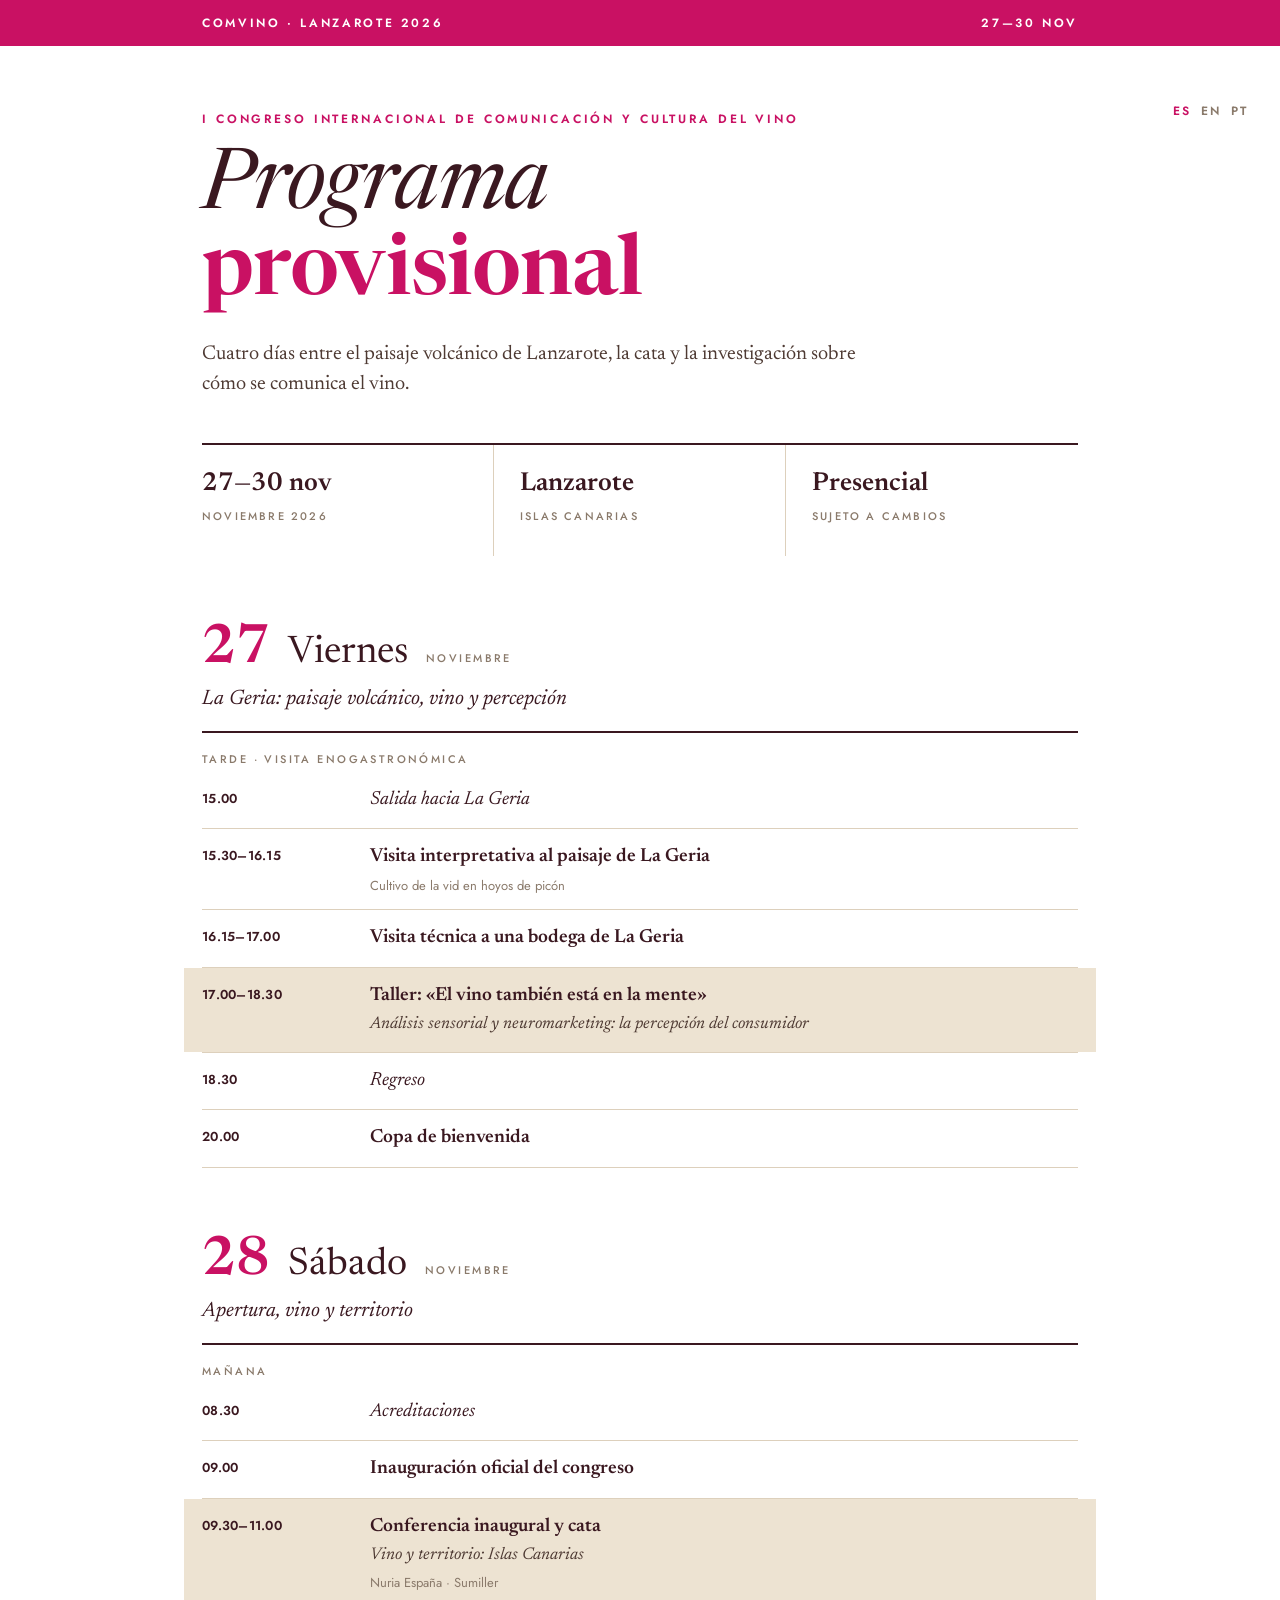
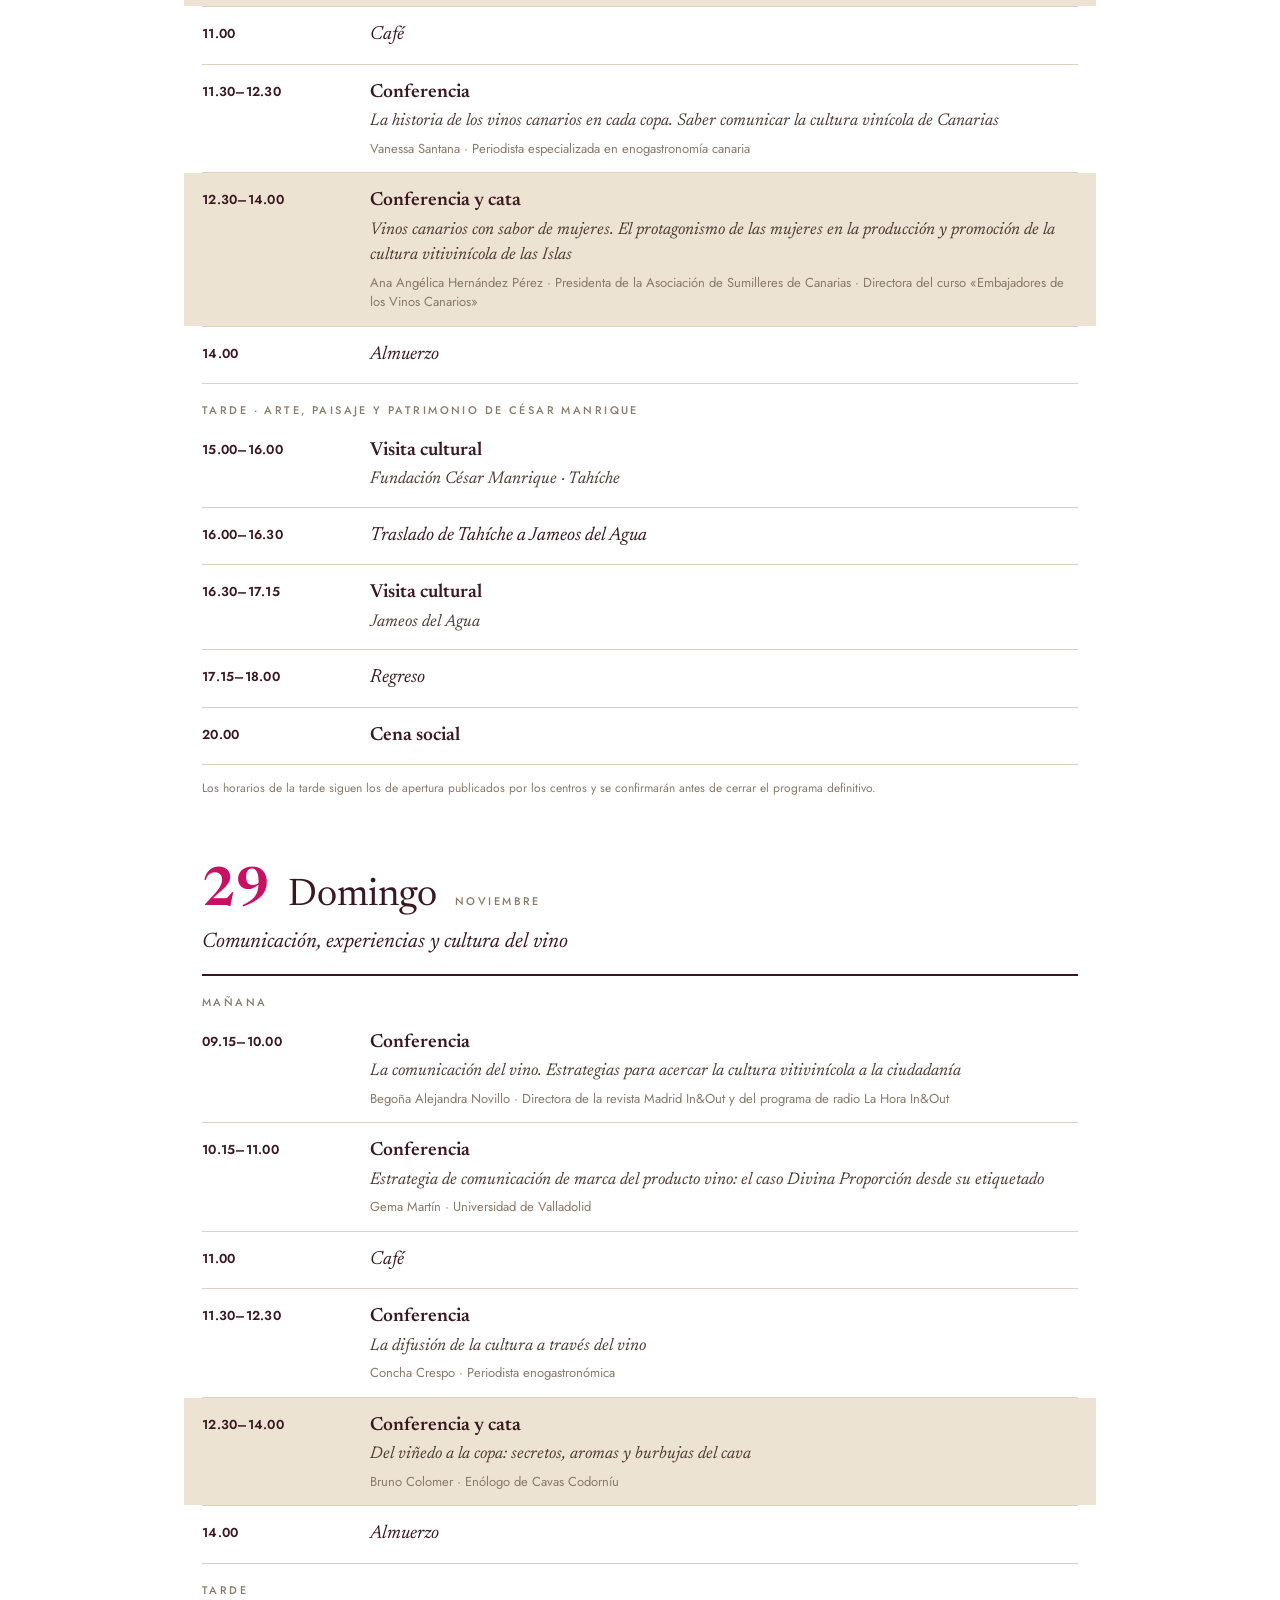
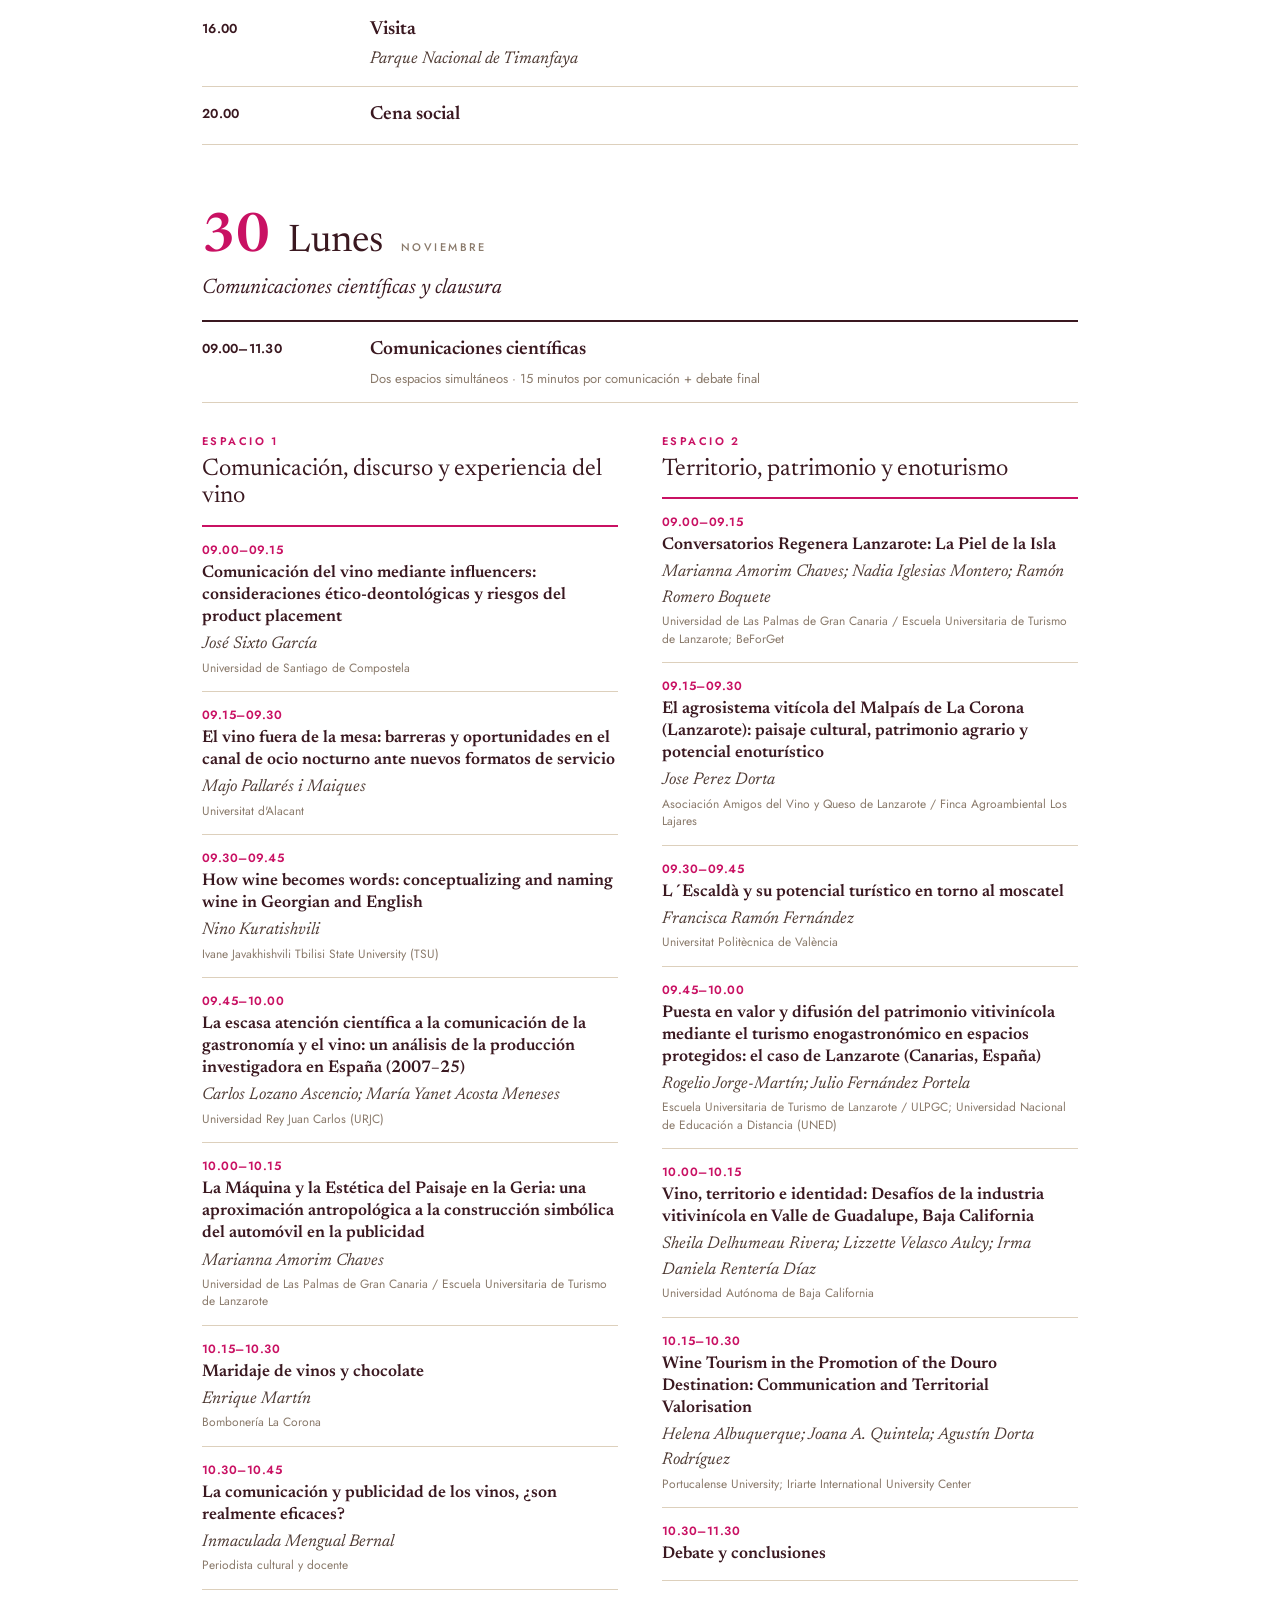
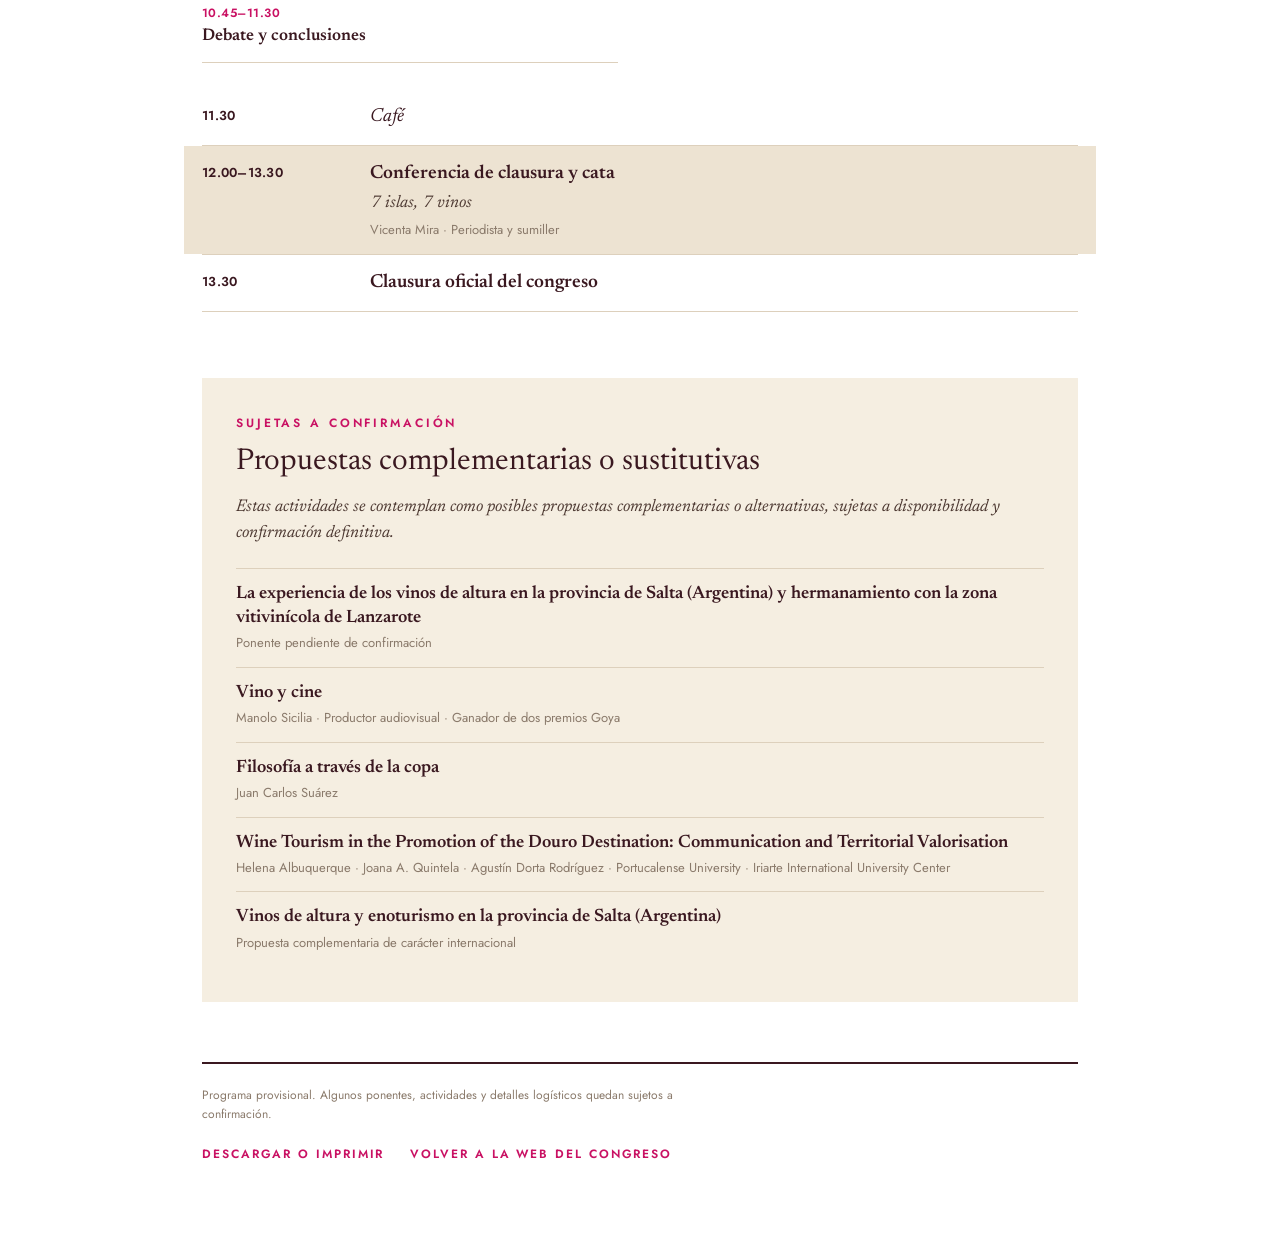
==== commit 0914a592: "Horarios del lunes y perfil de Concha Crespo según el programa actualizado Co-Authored-By: Claude Op" ====
--- a/programa.html
+++ b/programa.html
@@ -190,7 +190,7 @@
     <div class="row"><div class="h">09.15–10.00</div><div><div class="t">Conferencia</div><div class="d">La comunicación del vino. Estrategias para acercar la cultura vitivinícola a la ciudadanía</div><div class="q">Begoña Alejandra Novillo · Directora de la revista Madrid In&amp;Out y del programa de radio La Hora In&amp;Out</div></div></div>
     <div class="row"><div class="h">10.15–11.00</div><div><div class="t">Conferencia</div><div class="d">Estrategia de comunicación de marca del producto vino: el caso Divina Proporción desde su etiquetado</div><div class="q">Gema Martín · Universidad de Valladolid</div></div></div>
     <div class="row"><div class="h">11.00</div><div><div class="t soft">Café</div></div></div>
-    <div class="row"><div class="h">11.30–12.30</div><div><div class="t">Conferencia</div><div class="d">La difusión de la cultura a través del vino</div><div class="q">Concha Crespo</div></div></div>
+    <div class="row"><div class="h">11.30–12.30</div><div><div class="t">Conferencia</div><div class="d">La difusión de la cultura a través del vino</div><div class="q">Concha Crespo · Periodista enogastronómica</div></div></div>
     <div class="row mark"><div class="h">12.30–14.00</div><div><div class="t">Conferencia y cata</div><div class="d">Del viñedo a la copa: secretos, aromas y burbujas del cava</div><div class="q">Bruno Colomer · Enólogo de Cavas Codorníu</div></div></div>
     <div class="row"><div class="h">14.00</div><div><div class="t soft">Almuerzo</div></div></div>
     <p class="moment">Tarde</p>
@@ -202,7 +202,7 @@
     <header><span class="num">30</span><h2>Lunes</h2><span class="mes">Noviembre</span></header>
     <p class="sub">Comunicaciones científicas y clausura</p>
     <div class="rule"></div>
-    <div class="row"><div class="h">09.00–11.00</div><div><div class="t">Comunicaciones científicas</div><div class="q">Dos espacios simultáneos · 15 minutos por comunicación + debate final</div></div></div>
+    <div class="row"><div class="h">09.00–11.30</div><div><div class="t">Comunicaciones científicas</div><div class="q">Dos espacios simultáneos · 15 minutos por comunicación + debate final</div></div></div>
 
     <div class="tracks">
       <div class="track">
@@ -216,7 +216,7 @@
         <div class="paper"><div class="h">10.00–10.15</div><div class="t">La Máquina y la Estética del Paisaje en la Geria: una aproximación antropológica a la construcción simbólica del automóvil en la publicidad</div><div class="a">Marianna Amorim Chaves</div><div class="q">Universidad de Las Palmas de Gran Canaria / Escuela Universitaria de Turismo de Lanzarote</div></div>
         <div class="paper"><div class="h">10.15–10.30</div><div class="t">Maridaje de vinos y chocolate</div><div class="a">Enrique Martín</div><div class="q">Bombonería La Corona</div></div>
         <div class="paper"><div class="h">10.30–10.45</div><div class="t">La comunicación y publicidad de los vinos, ¿son realmente eficaces?</div><div class="a">Inmaculada Mengual Bernal</div><div class="q">Periodista cultural y docente</div></div>
-        <div class="paper"><div class="h">10.45–11.00</div><div class="t">Debate y conclusiones</div></div>
+        <div class="paper"><div class="h">10.45–11.30</div><div class="t">Debate y conclusiones</div></div>
       </div>
 
       <div class="track">
@@ -229,13 +229,13 @@
         <div class="paper"><div class="h">09.45–10.00</div><div class="t">Puesta en valor y difusión del patrimonio vitivinícola mediante el turismo enogastronómico en espacios protegidos: el caso de Lanzarote (Canarias, España)</div><div class="a">Rogelio Jorge-Martín; Julio Fernández Portela</div><div class="q">Escuela Universitaria de Turismo de Lanzarote / ULPGC; Universidad Nacional de Educación a Distancia (UNED)</div></div>
         <div class="paper"><div class="h">10.00–10.15</div><div class="t">Vino, territorio e identidad: Desafíos de la industria vitivinícola en Valle de Guadalupe, Baja California</div><div class="a">Sheila Delhumeau Rivera; Lizzette Velasco Aulcy; Irma Daniela Rentería Díaz</div><div class="q">Universidad Autónoma de Baja California</div></div>
         <div class="paper"><div class="h">10.15–10.30</div><div class="t">Wine Tourism in the Promotion of the Douro Destination: Communication and Territorial Valorisation</div><div class="a">Helena Albuquerque; Joana A. Quintela; Agustín Dorta Rodríguez</div><div class="q">Portucalense University; Iriarte International University Center</div></div>
-        <div class="paper"><div class="h">10.30–11.00</div><div class="t">Debate y conclusiones</div></div>
+        <div class="paper"><div class="h">10.30–11.30</div><div class="t">Debate y conclusiones</div></div>
       </div>
     </div>
 
-    <div class="row" style="margin-top:26px"><div class="h">11.00</div><div><div class="t soft">Café</div></div></div>
-    <div class="row mark"><div class="h">11.30–13.00</div><div><div class="t">Conferencia de clausura y cata</div><div class="d">7 islas, 7 vinos</div><div class="q">Vicenta Mira · Periodista y sumiller</div></div></div>
-    <div class="row"><div class="h">14.00</div><div><div class="t">Clausura oficial del congreso</div></div></div>
+    <div class="row" style="margin-top:26px"><div class="h">11.30</div><div><div class="t soft">Café</div></div></div>
+    <div class="row mark"><div class="h">12.00–13.30</div><div><div class="t">Conferencia de clausura y cata</div><div class="d">7 islas, 7 vinos</div><div class="q">Vicenta Mira · Periodista y sumiller</div></div></div>
+    <div class="row"><div class="h">13.30</div><div><div class="t">Clausura oficial del congreso</div></div></div>
   </section>
 
   <section class="extra">
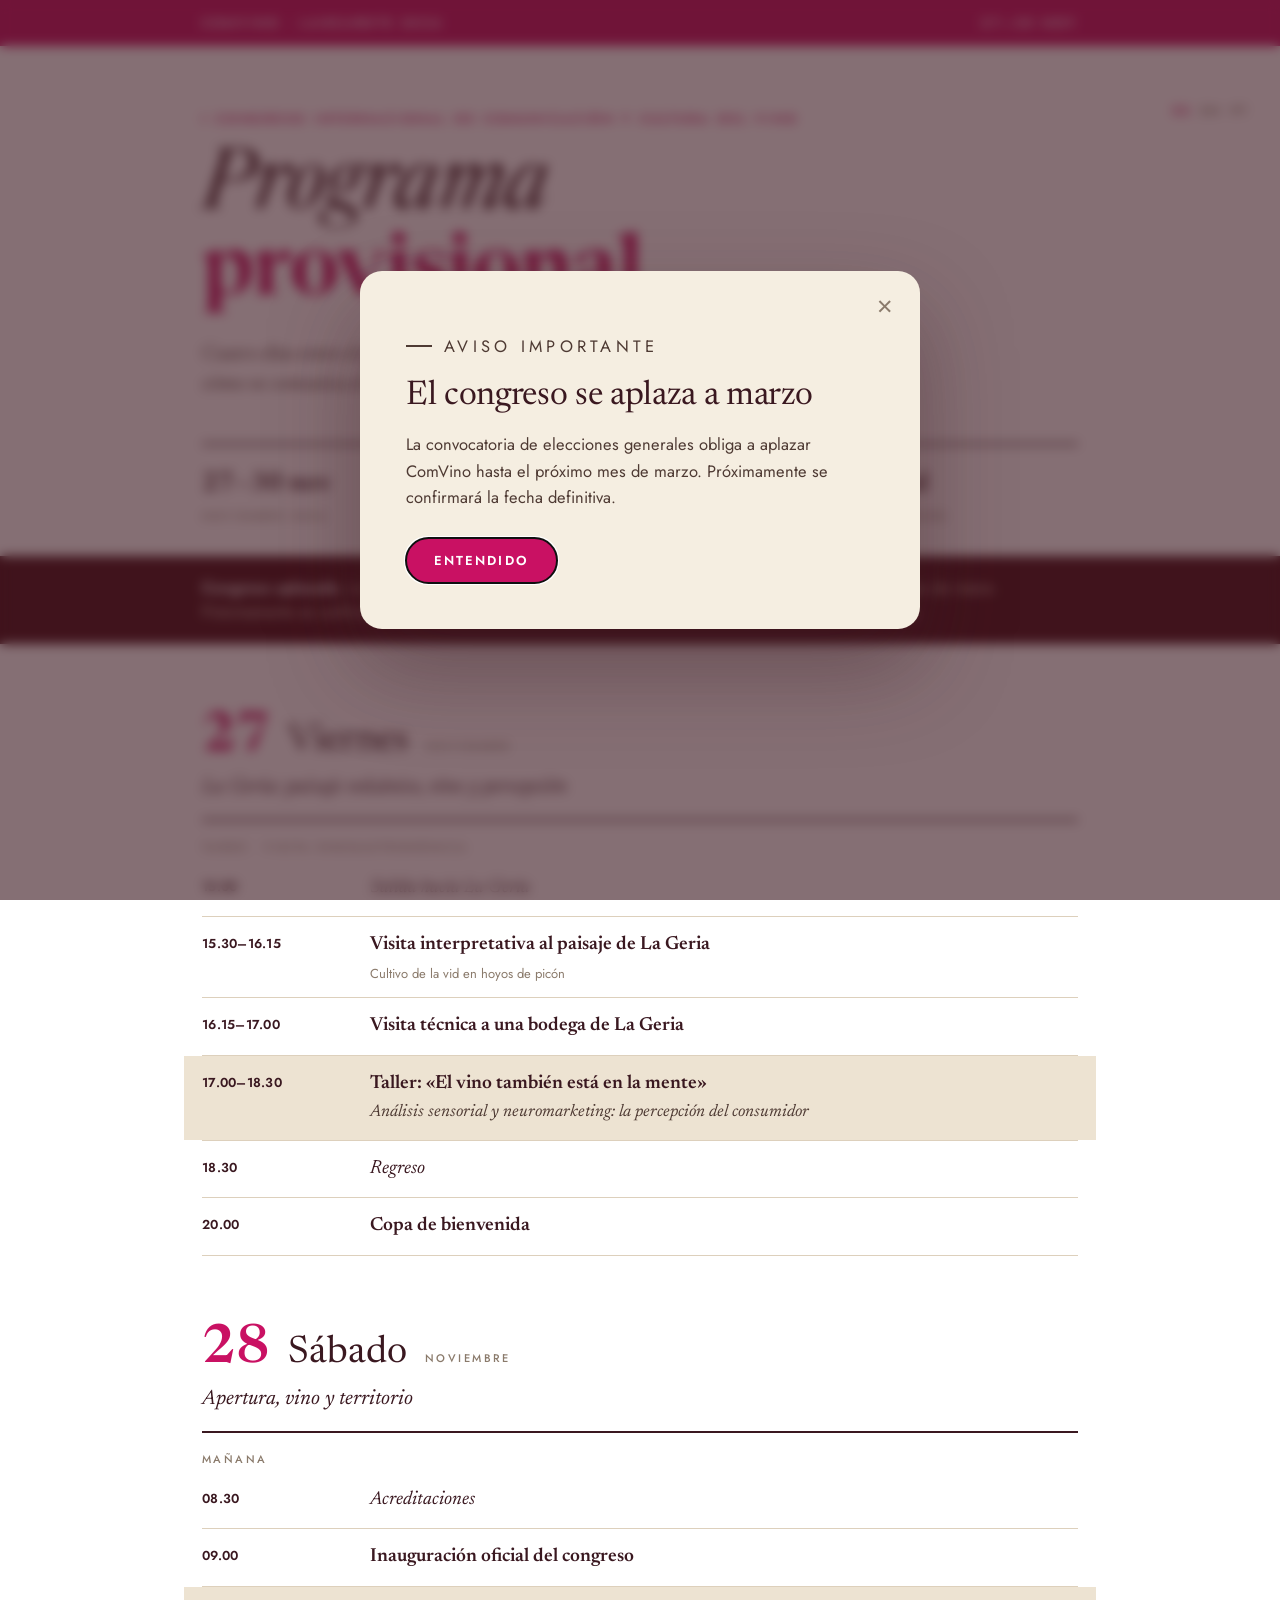
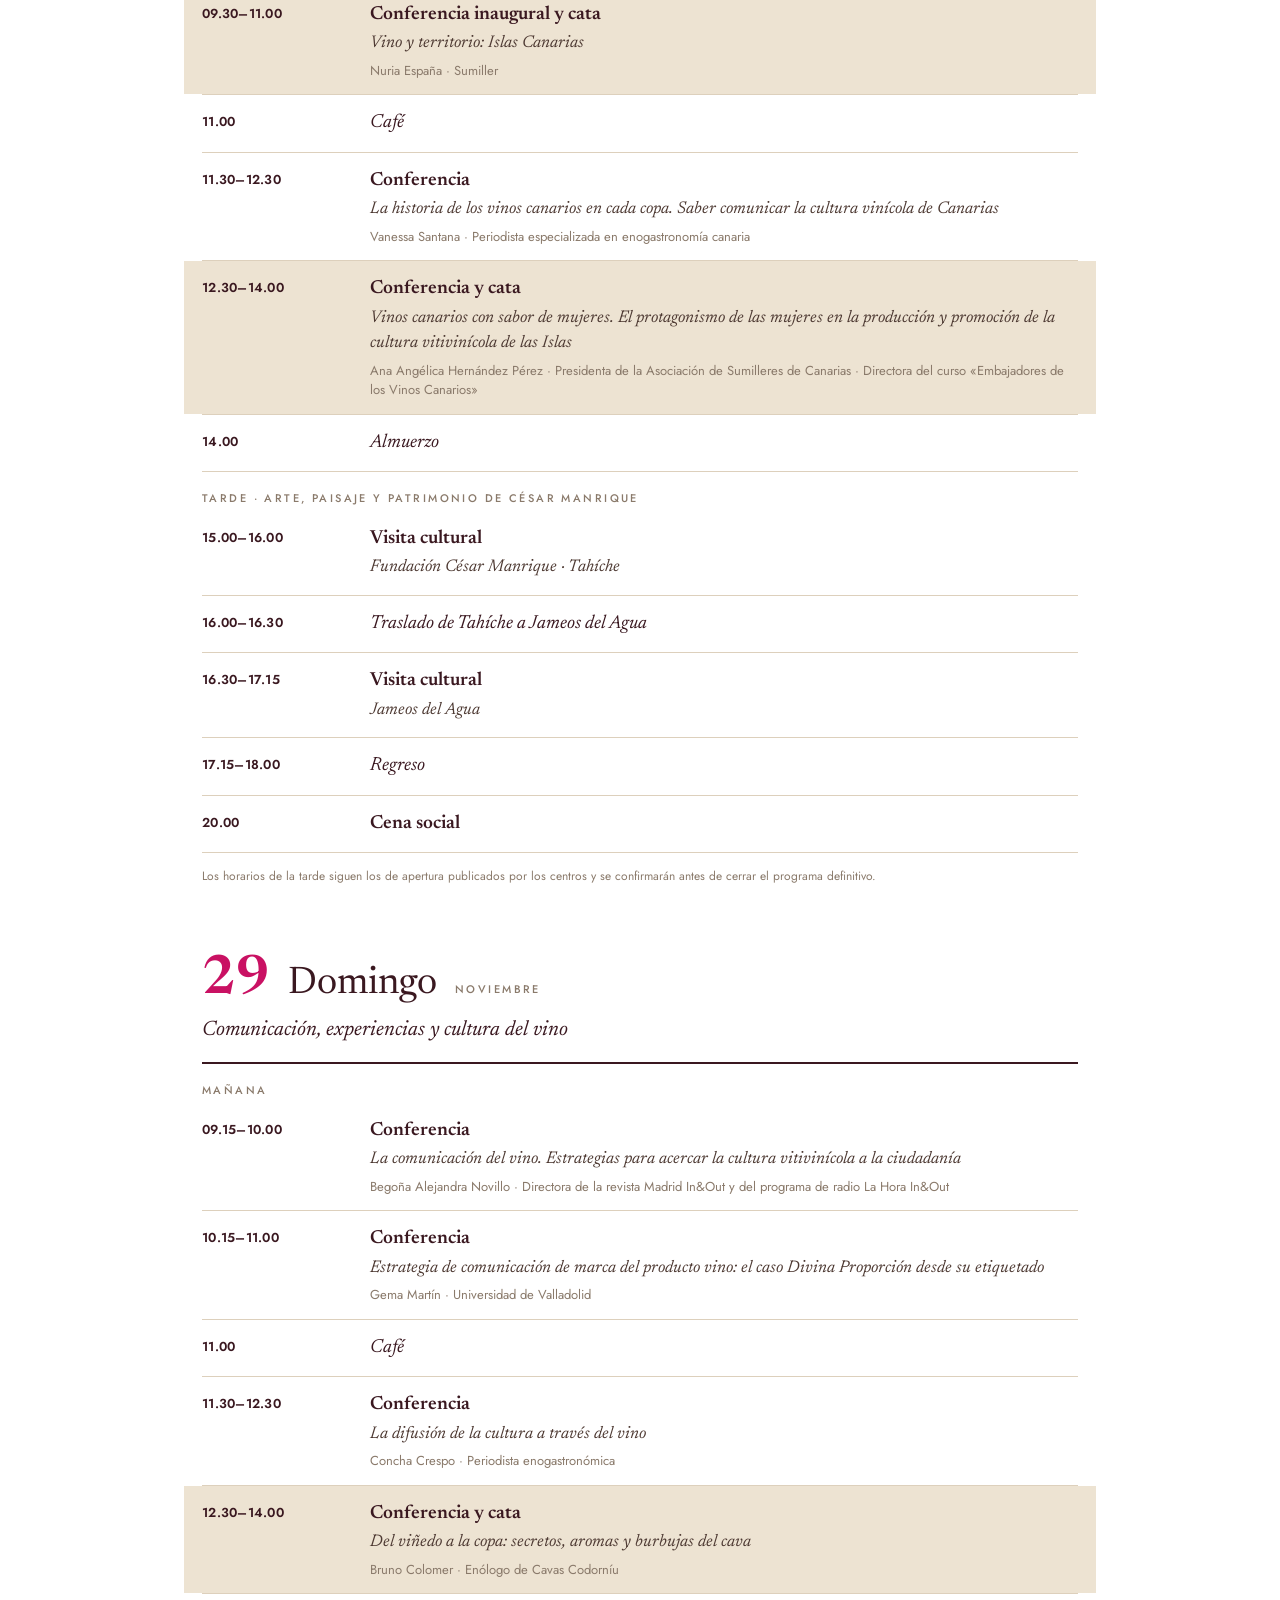
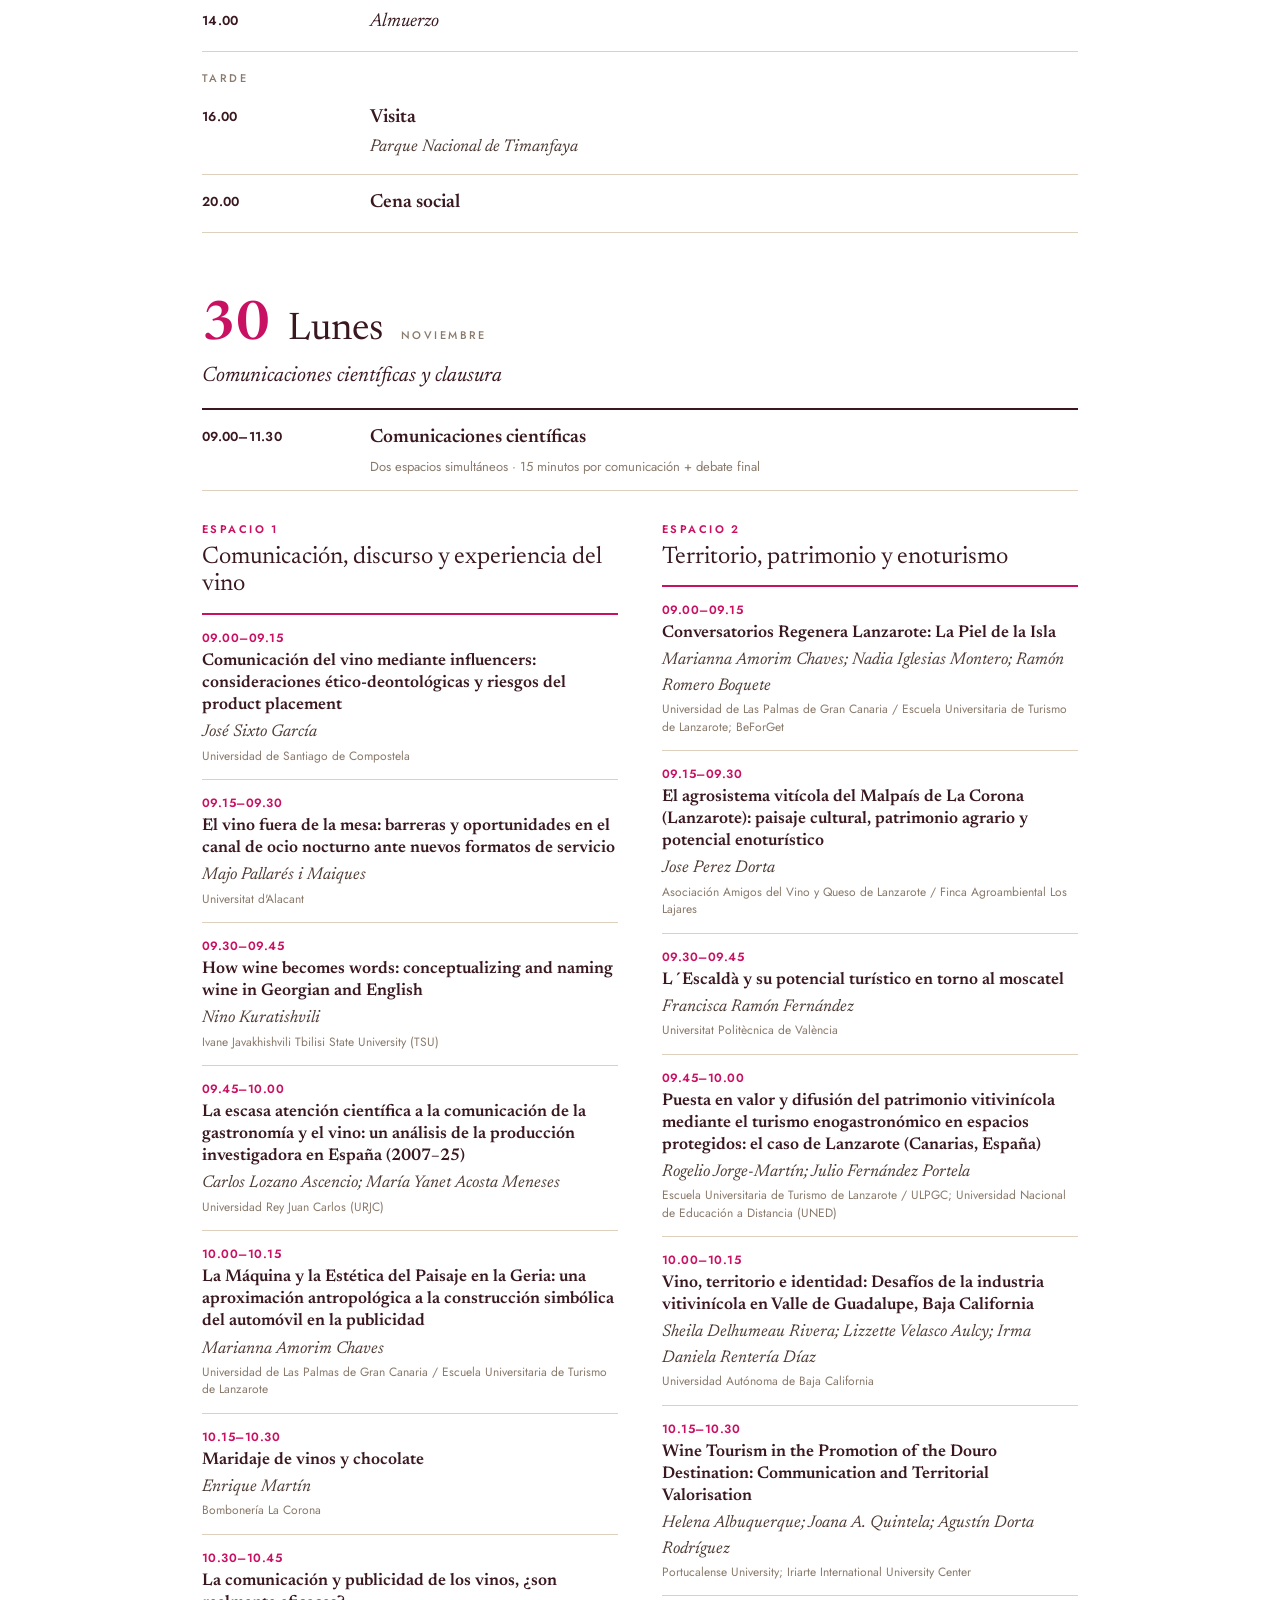
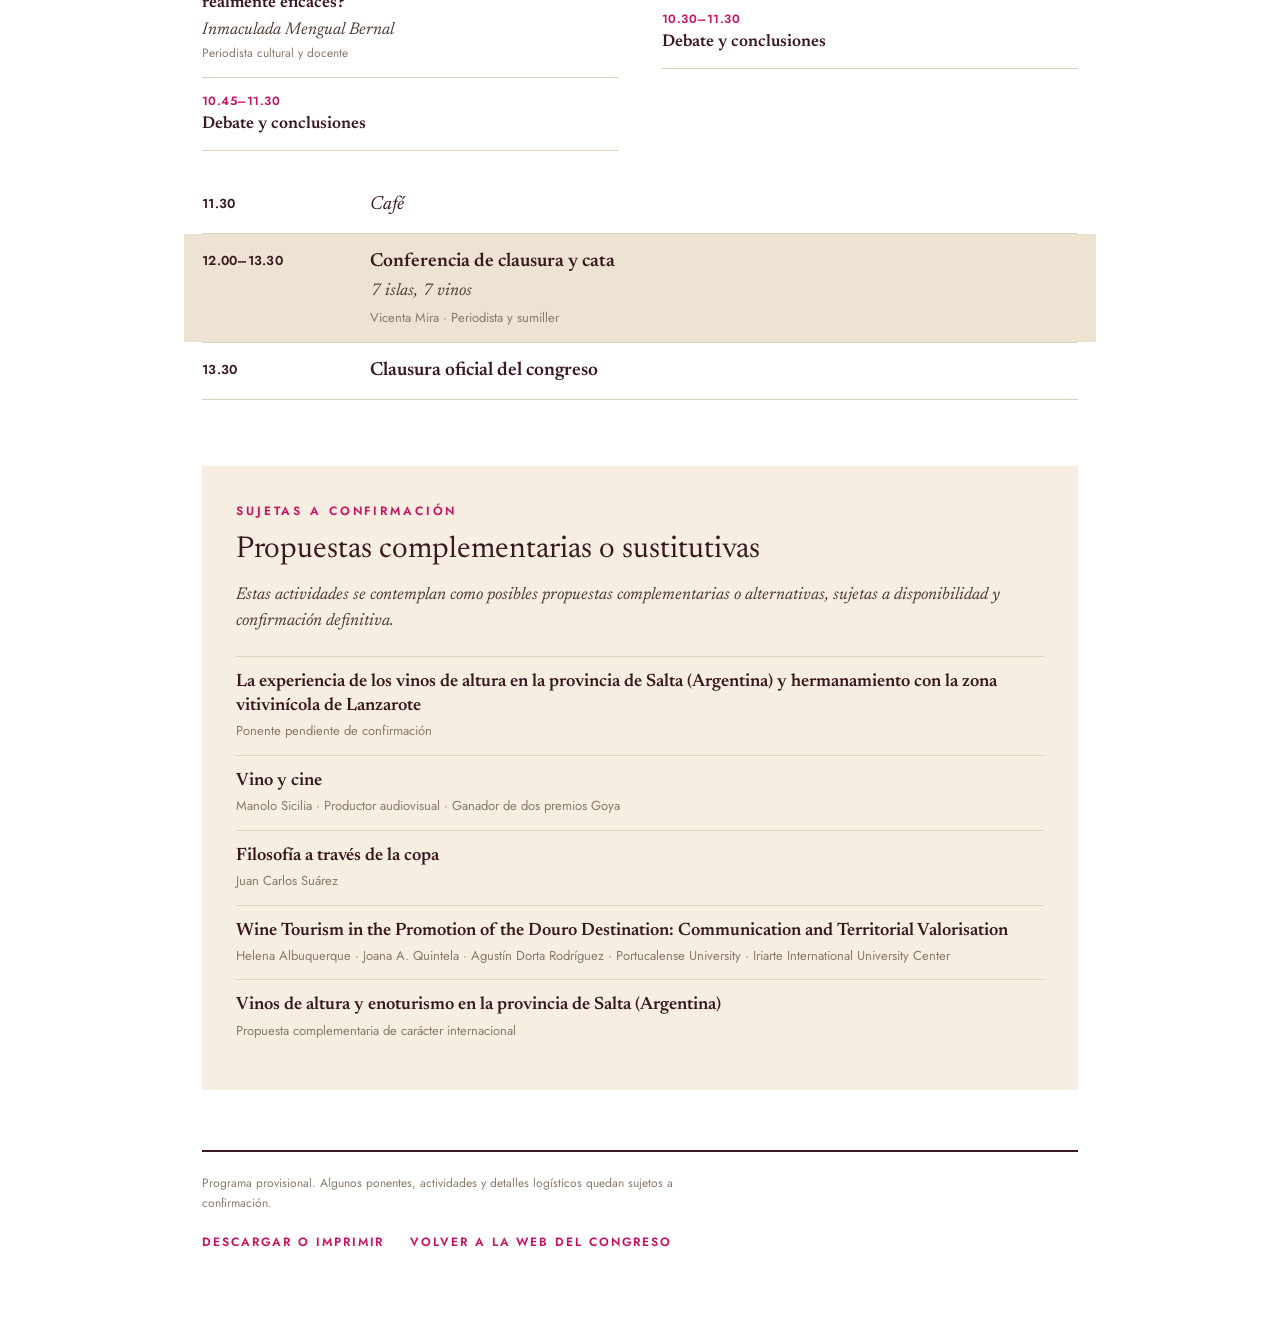
==== commit c9c90656: "El congreso se aplaza a marzo Al entrar en la web aparece un aviso con el motivo: la convocatoria de" ====
--- a/programa.html
+++ b/programa.html
@@ -20,6 +20,7 @@
 .wrap{max-width:940px;margin:0 auto;padding:0 32px}
 
 /* Cabecera */
+.aviso-banda{background:var(--wine);color:#e7d6c6}.aviso-banda .wrap{padding-top:20px;padding-bottom:20px}.aviso-banda p{font:400 15.5px/1.55 var(--sans);max-width:98ch}.aviso-banda b{color:#fff;font-weight:600}
 .bar{background:var(--mg);color:#fff;font-family:var(--sans);font-size:12px;font-weight:600;letter-spacing:.22em;text-transform:uppercase}
 .bar .wrap{display:flex;justify-content:space-between;gap:16px;padding-top:14px;padding-bottom:14px}
 .langs{position:absolute;top:56px;right:32px;display:flex;gap:10px;font-family:var(--sans);font-size:12px;font-weight:600;letter-spacing:.16em}
@@ -146,6 +147,10 @@
   </div>
 </div></div>
 
+<div class="aviso-banda"><div class="wrap">
+<p><b>Congreso aplazado.</b> <span>La convocatoria de elecciones generales obliga a aplazar ComVino hasta el próximo mes de marzo. Próximamente se confirmará la fecha definitiva.</span> <span>Este programa es provisional y se ajustará a las nuevas fechas.</span></p>
+</div></div>
+
 <div class="wrap">
 
   <section class="day">
@@ -259,5 +264,6 @@
 </div>
 
 <script src="i18n.js"></script>
+<script src="aviso.js"></script>
 </body>
 </html>
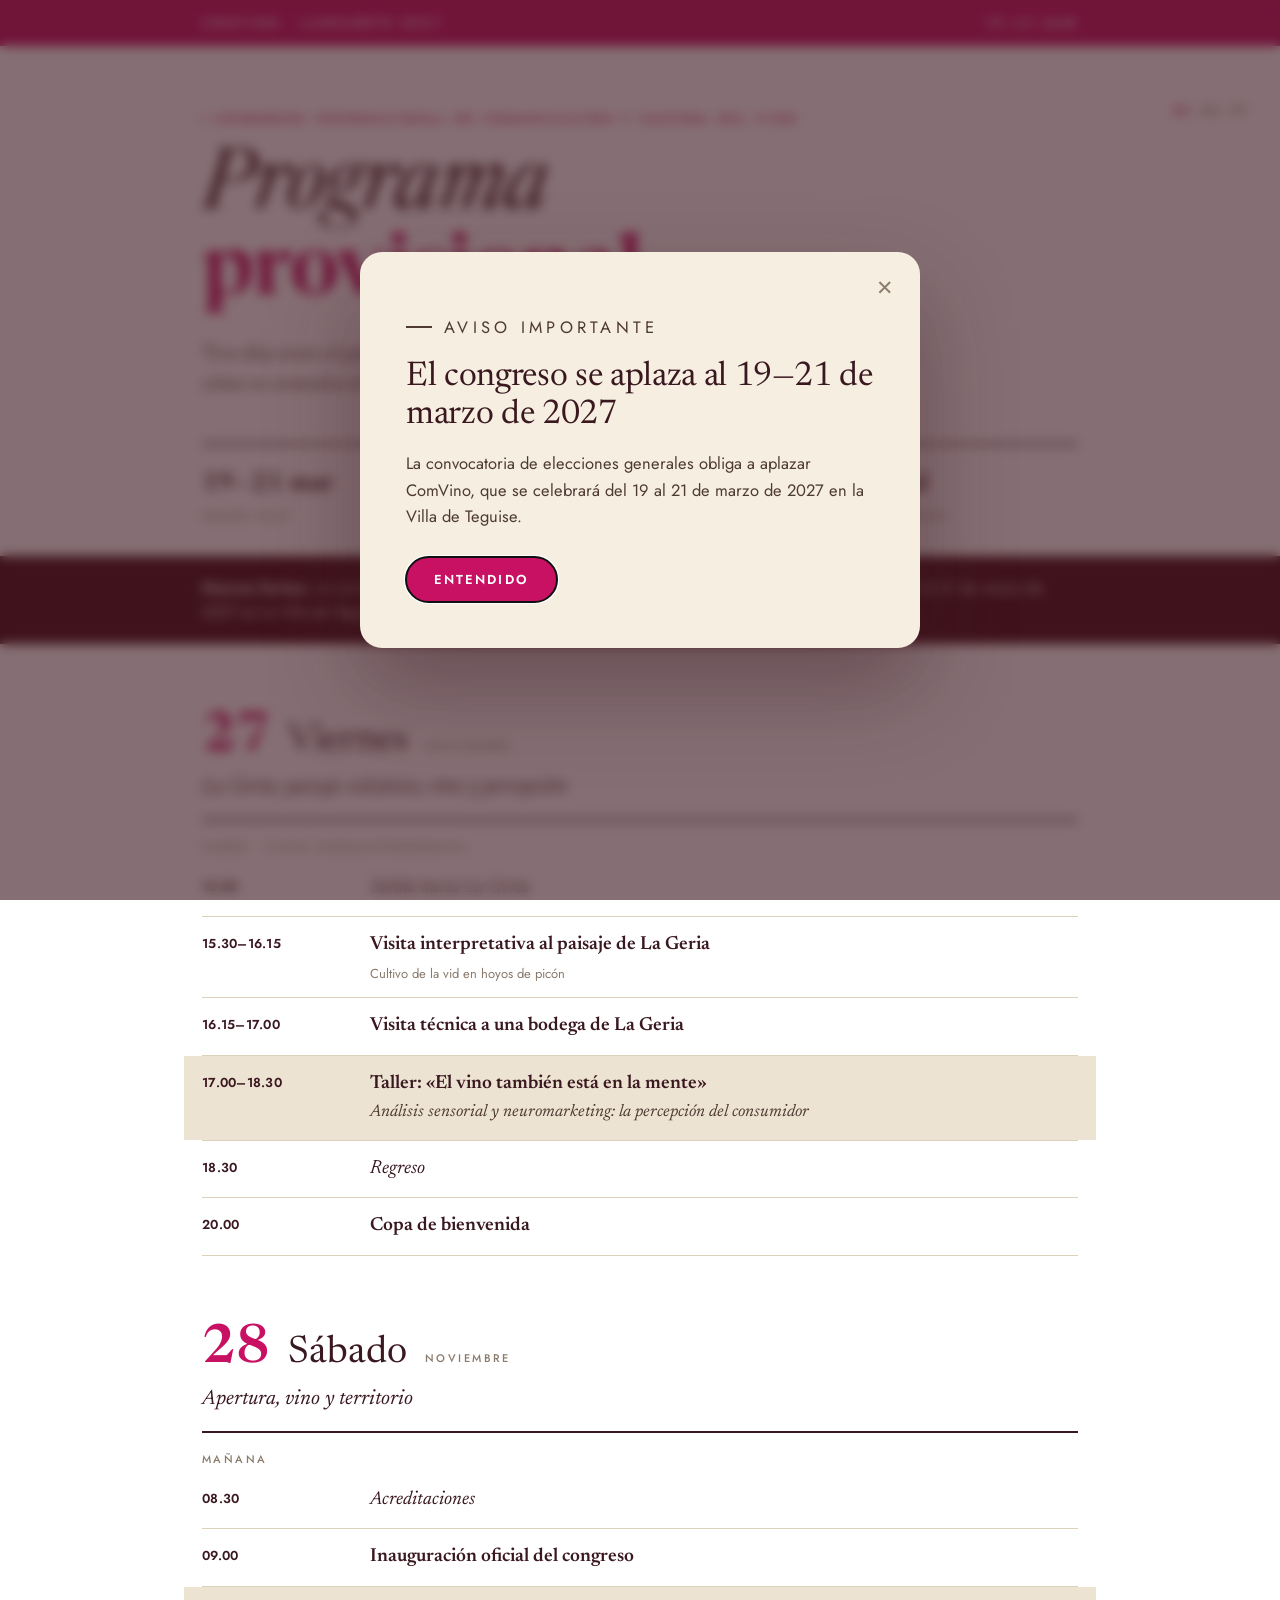
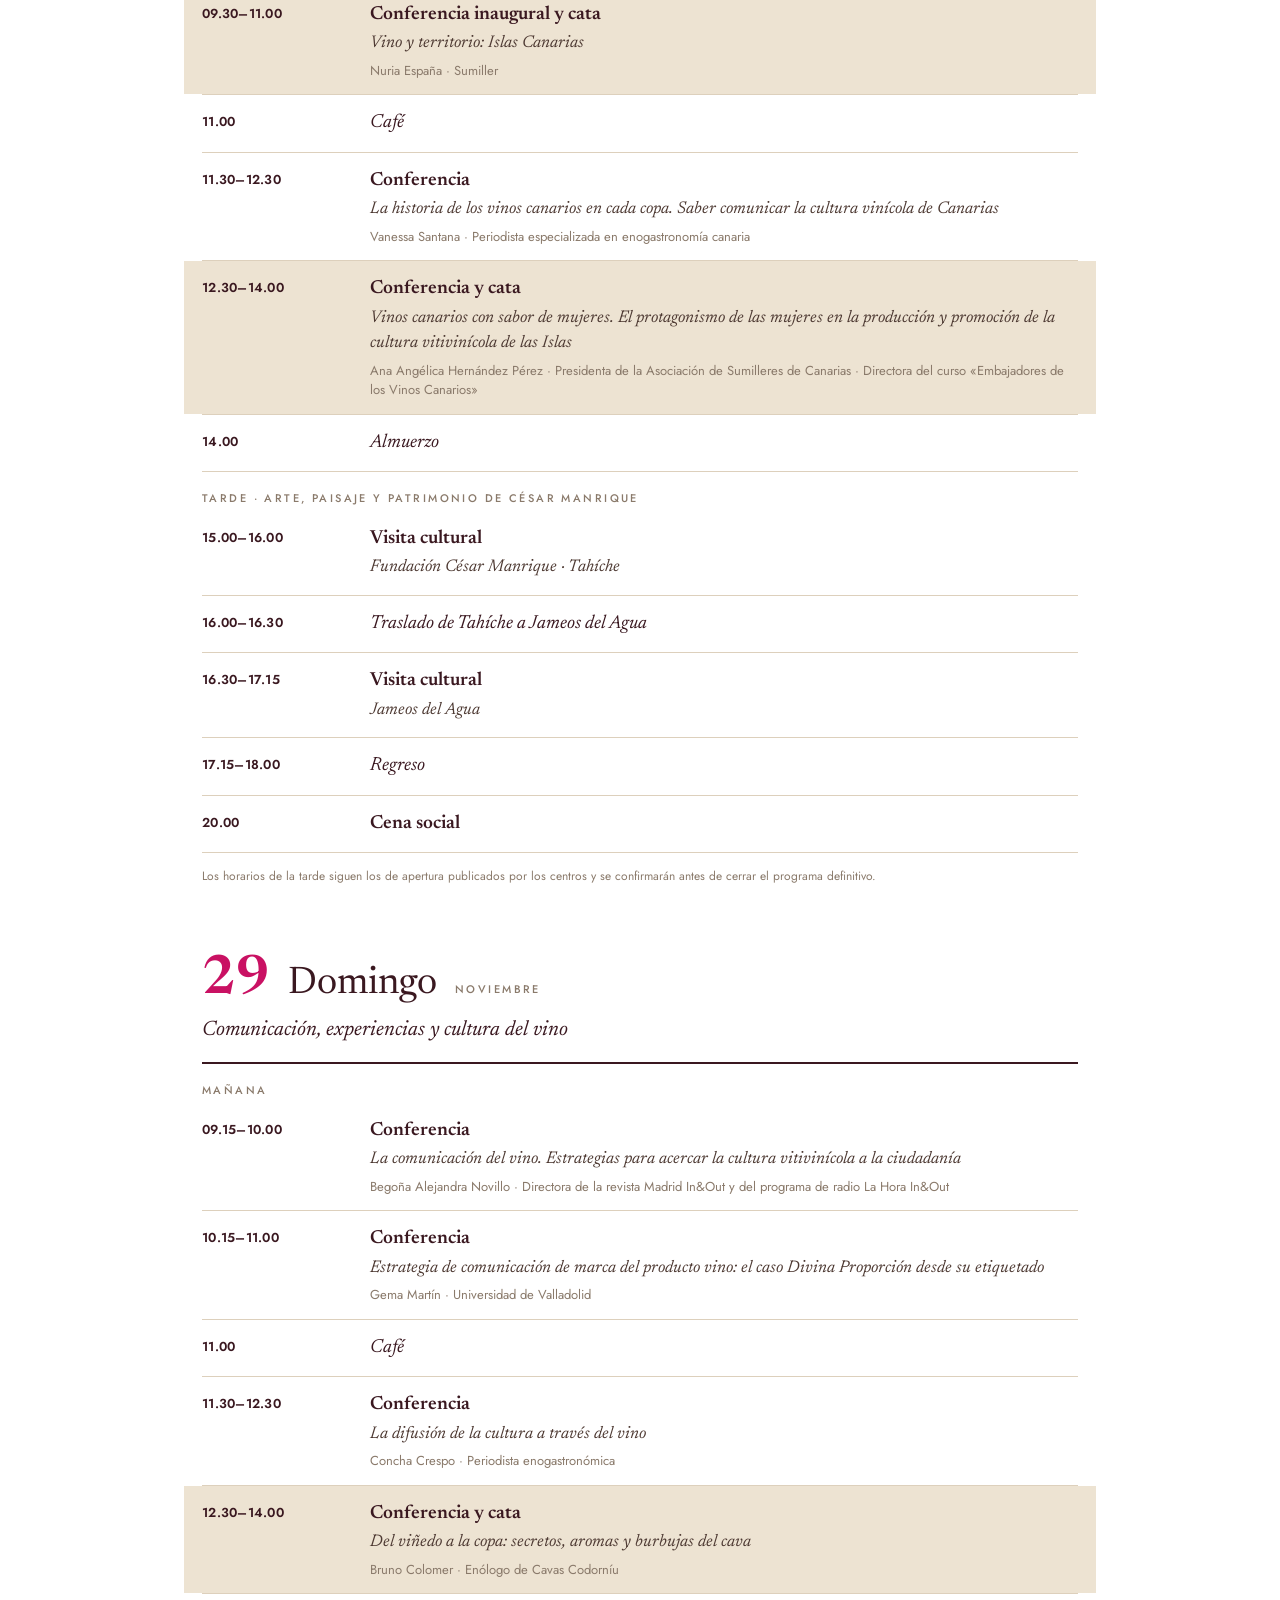
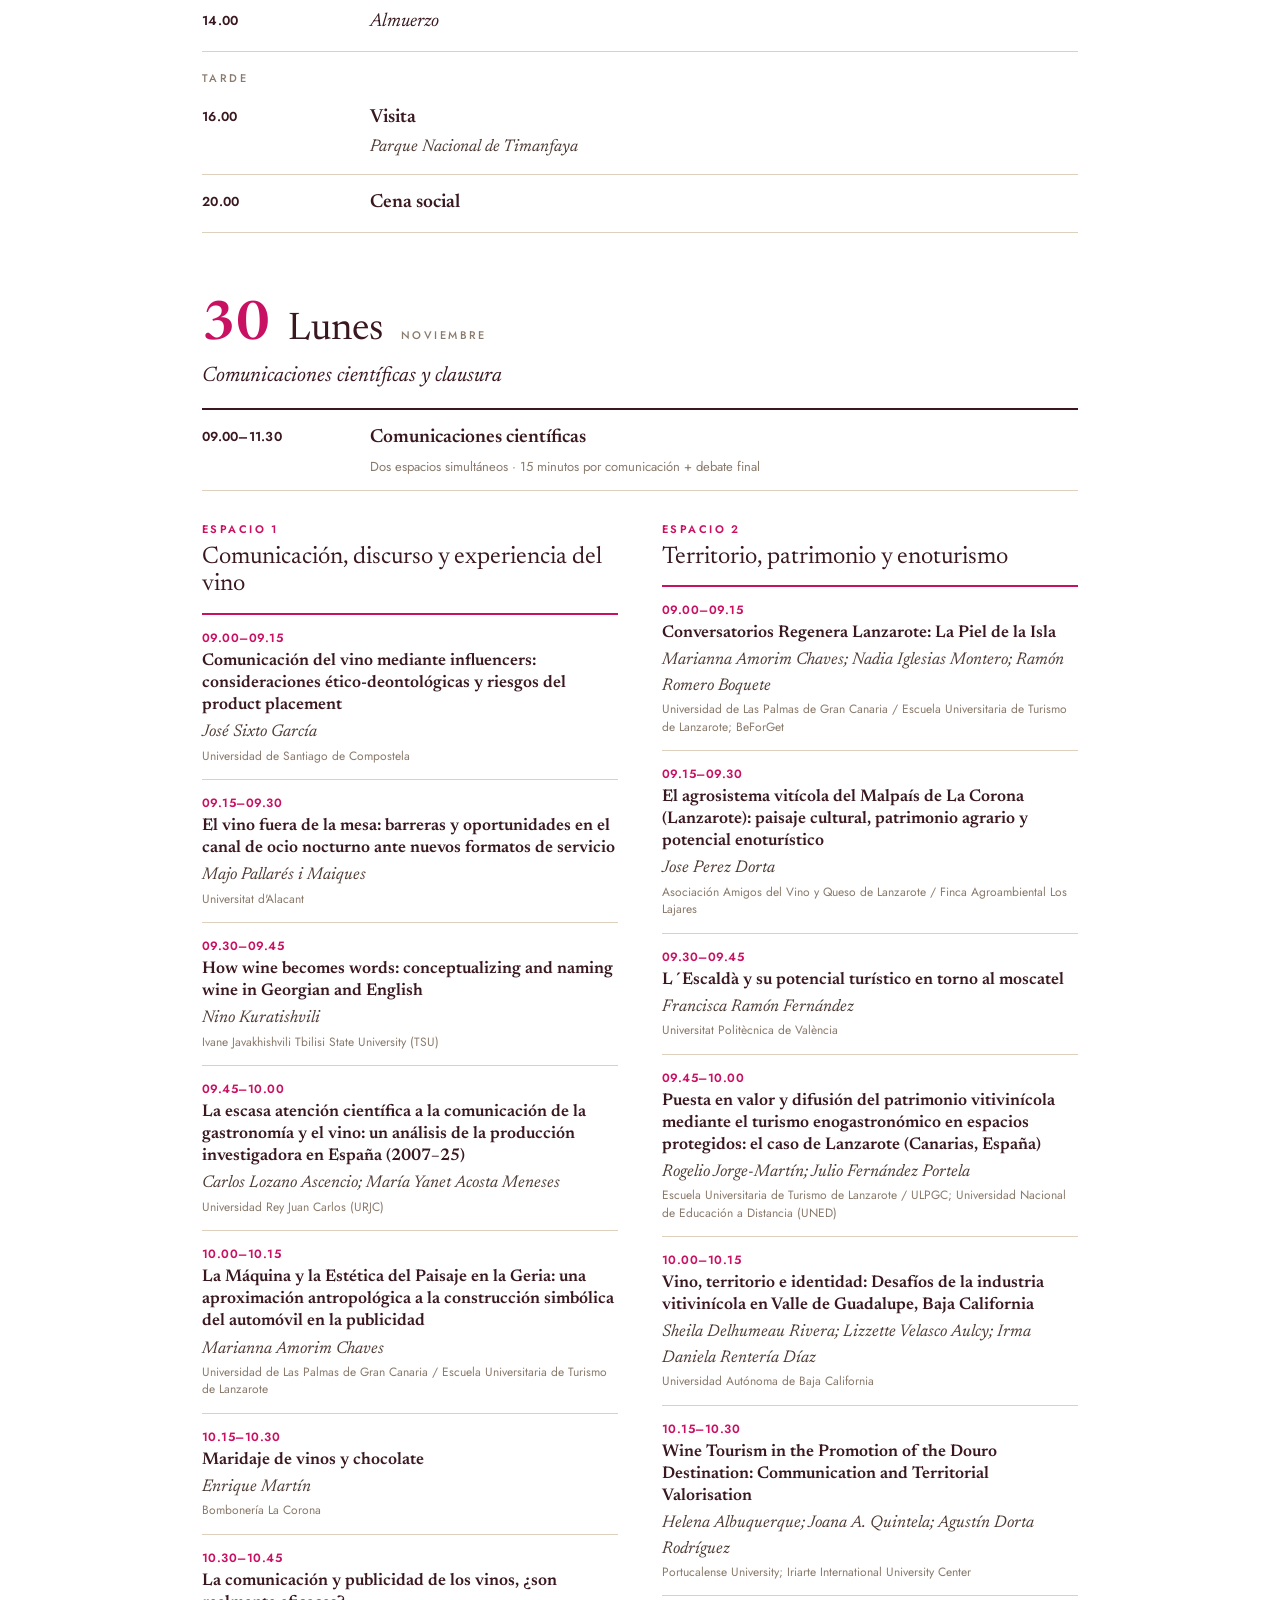
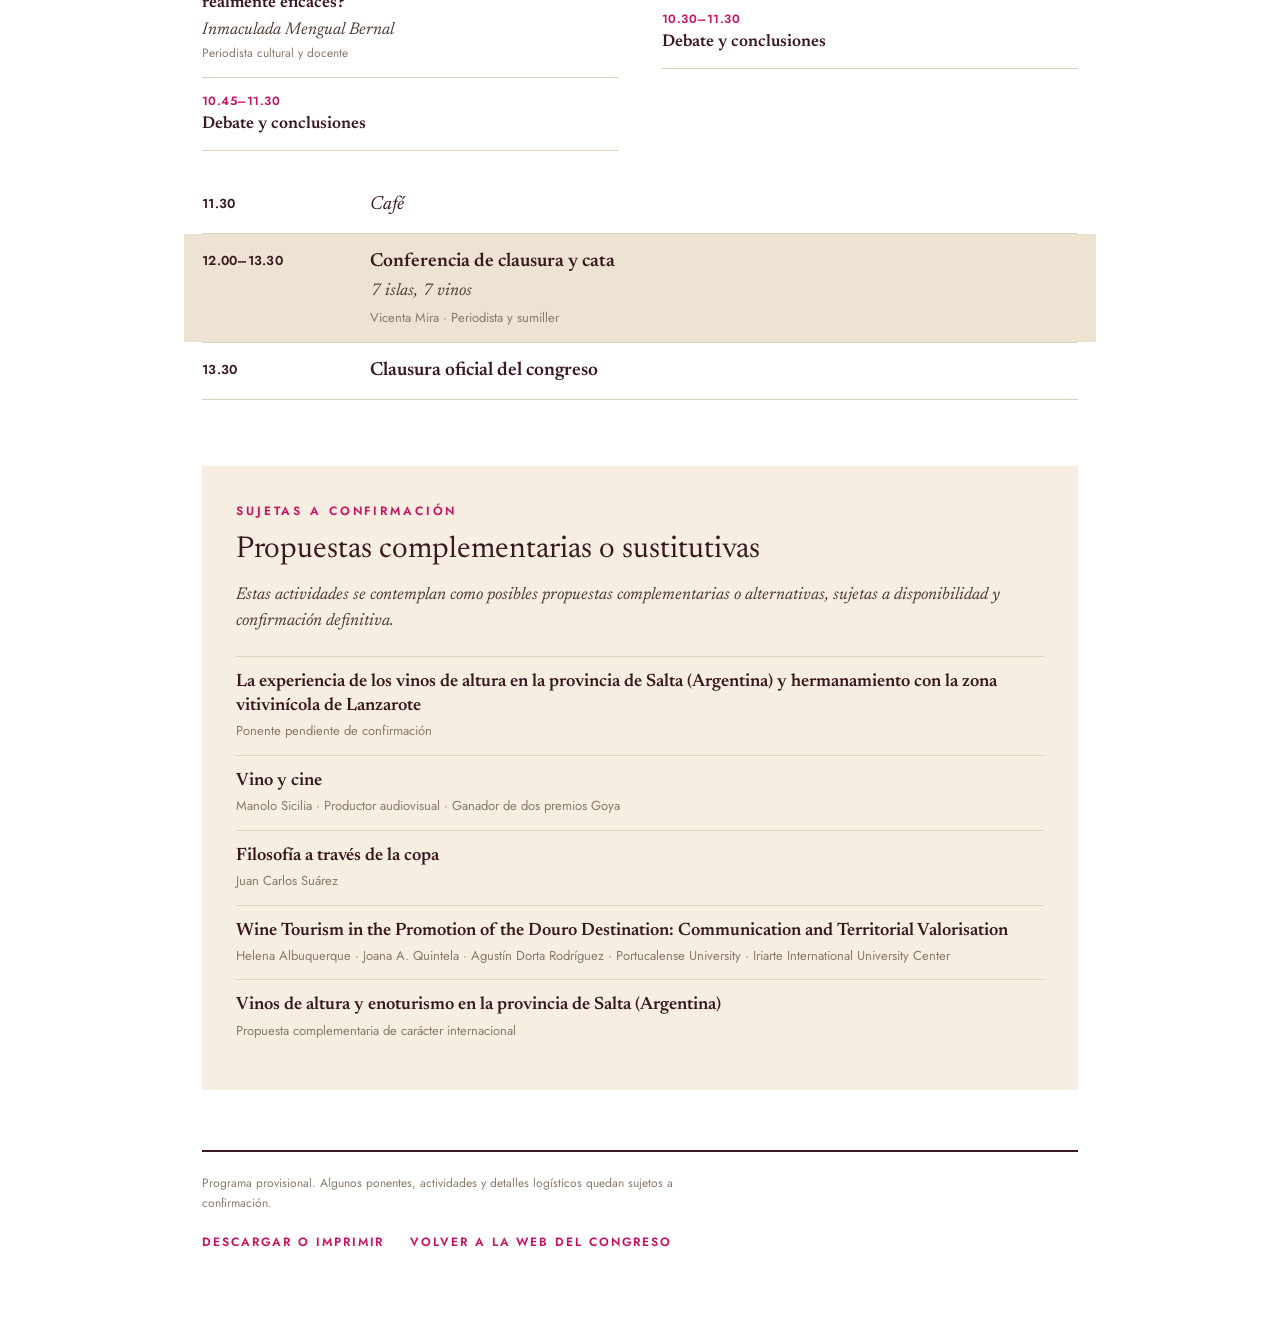
==== commit 720254f9: "Fechas definitivas: 19—21 de marzo de 2027 El aviso y la web dejan de hablar de «fecha por confirmar" ====
--- a/programa.html
+++ b/programa.html
@@ -133,22 +133,22 @@
 </head>
 <body data-pagina="programa">
 
-<div class="bar"><div class="wrap"><span>ComVino · Lanzarote 2026</span><span>27—30 nov</span></div></div>
+<div class="bar"><div class="wrap"><span>ComVino · Lanzarote 2027</span><span>19—21 mar</span></div></div>
 
 <div class="top"><div class="wrap">
   <div class="langs"><a class="on" href="#">ES</a><a href="#">EN</a><a href="#">PT</a></div>
   <p class="eyebrow">I Congreso Internacional de Comunicación y Cultura del Vino</p>
   <h1><em>Programa</em><b>provisional</b></h1>
-  <p class="lead">Cuatro días entre el paisaje volcánico de Lanzarote, la cata y la investigación sobre cómo se comunica el vino.</p>
+  <p class="lead">Tres días entre el paisaje volcánico de Lanzarote, la cata y la investigación sobre cómo se comunica el vino.</p>
   <div class="meta">
-    <div><strong>27—30 nov</strong><span>Noviembre 2026</span></div>
+    <div><strong>19—21 mar</strong><span>Marzo 2027</span></div>
     <div><strong>Lanzarote</strong><span>Islas Canarias</span></div>
     <div><strong>Presencial</strong><span>Sujeto a cambios</span></div>
   </div>
 </div></div>
 
 <div class="aviso-banda"><div class="wrap">
-<p><b>Congreso aplazado.</b> <span>La convocatoria de elecciones generales obliga a aplazar ComVino hasta el próximo mes de marzo. Próximamente se confirmará la fecha definitiva.</span> <span>Este programa es provisional y se ajustará a las nuevas fechas.</span></p>
+<p><b>Nuevas fechas.</b> <span>La convocatoria de elecciones generales obliga a aplazar ComVino, que se celebrará del 19 al 21 de marzo de 2027 en la Villa de Teguise.</span> <span>Este programa es provisional y se ajustará a las nuevas fechas.</span></p>
 </div></div>
 
 <div class="wrap">
